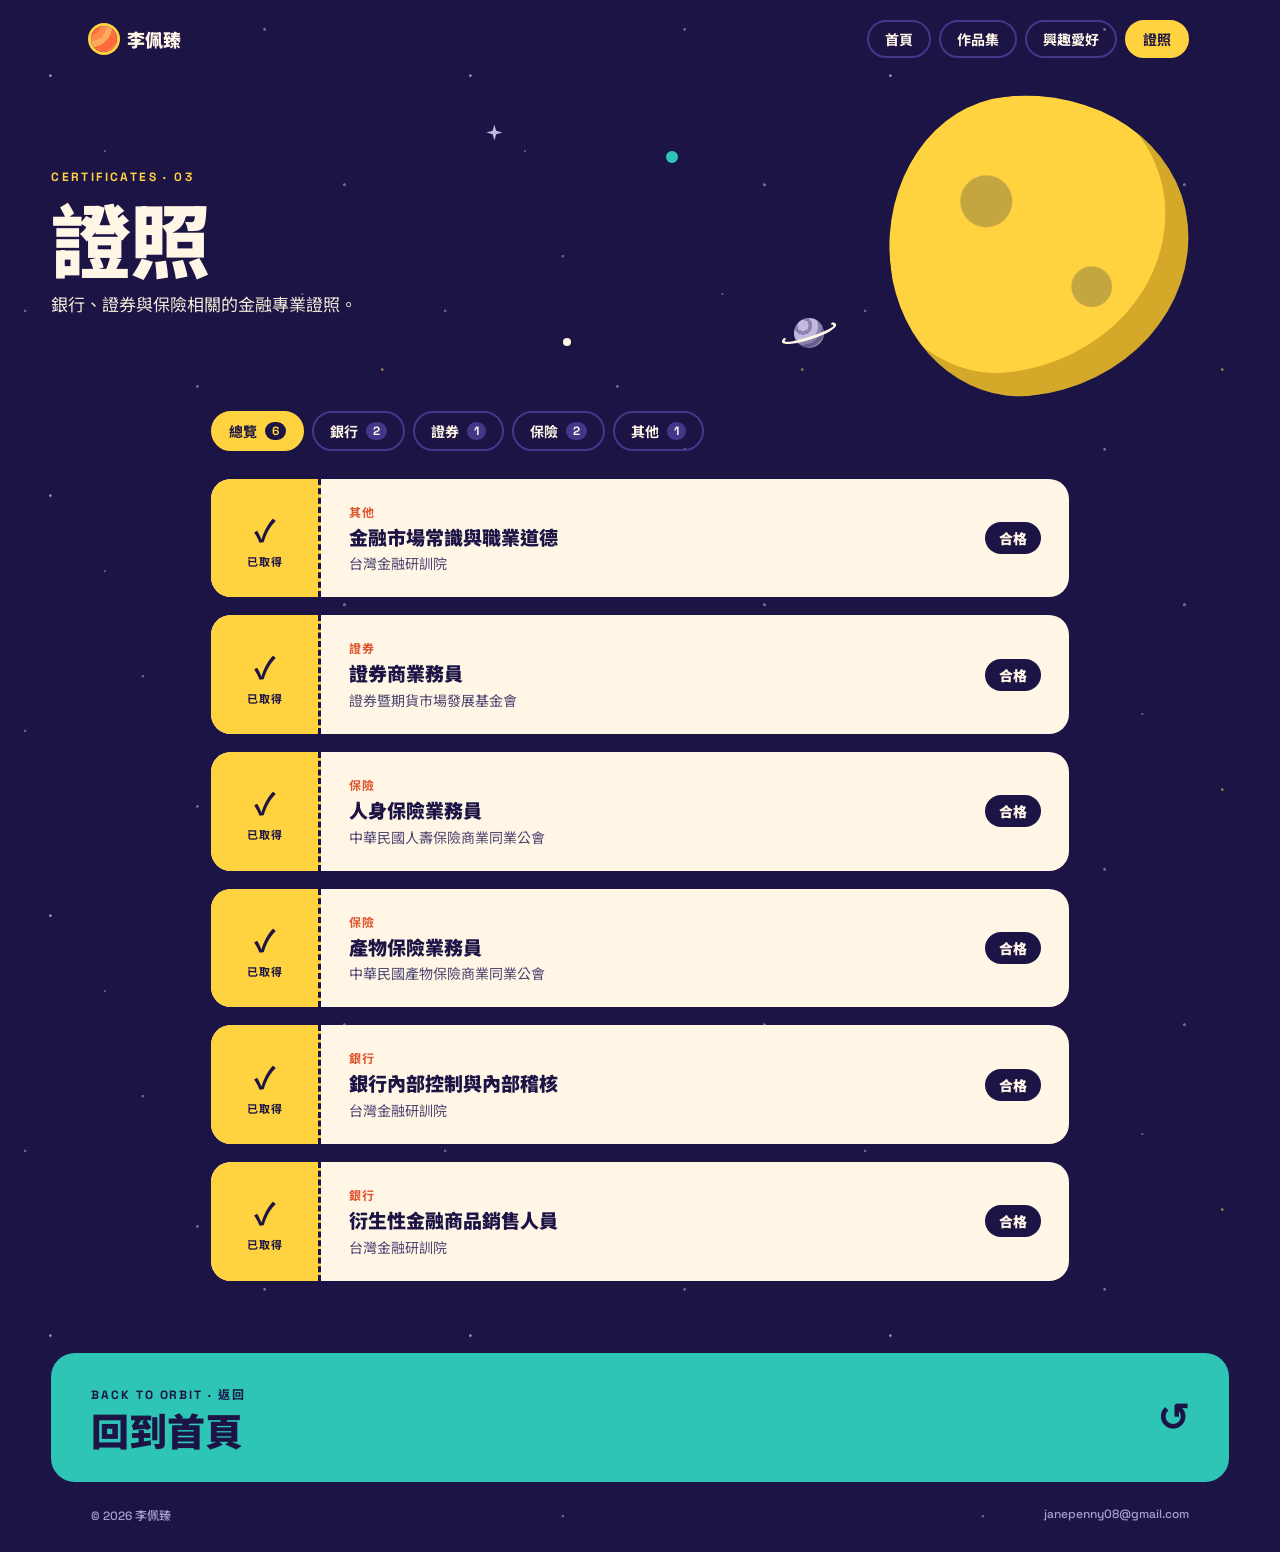
==== certificates.html @ 66156229 "Fill in real CV content: profile, internships, clubs, AI skills, certificates Co-Authored-By: Claude" ====
<!DOCTYPE html>
<html lang="zh-Hant-TW">
<head>
<meta charset="utf-8">
<meta name="viewport" content="width=device-width, initial-scale=1">
<meta name="theme-color" content="#1d1446">
<title>證照 · 李佩臻</title>
<link rel="icon" href="data:image/svg+xml,%3Csvg xmlns=%22http://www.w3.org/2000/svg%22 viewBox=%220 0 32 32%22%3E%3Ccircle cx=%2216%22 cy=%2216%22 r=%2213%22 fill=%22%23ff6b3d%22 stroke=%22%23ffd23f%22 stroke-width=%223%22/%3E%3C/svg%3E">
<link rel="preconnect" href="https://fonts.googleapis.com">
<link rel="preconnect" href="https://fonts.gstatic.com" crossorigin>
<link href="https://fonts.googleapis.com/css2?family=Noto+Sans+TC:wght@400;500;700;900&family=Space+Grotesk:wght@500;700&display=swap" rel="stylesheet">
<link rel="stylesheet" href="css/style.css?v=8">
</head>
<body data-page="certificates">
<div class="page">
<header id="site-header"></header>
<section class="page-hero">
<div class="hero-meteor" style="--rot:-6deg"><div class="meteor meteor--certificates"></div></div>
<div class="dot" style="left:52%;top:22%;width:12px;background:#2ec4b6"></div>
<div class="dot" style="left:44%;top:78%;width:8px;background:#fff6e6"></div>
<span class="sparkle lilac" style="left:38%;top:14%;width:16px"></span>
<span class="ringed" style="left:62%;top:72%;width:30px;--c:#c3b9de;--d:#8f84b0"></span>
<div class="hero-copy">
<span class="eyebrow" style="color:#ffd23f">CERTIFICATES · 03</span>
<h1>證照</h1>
<p>銀行、證券與保險相關的金融專業證照。</p>
</div>
</section>
<main class="page-main cert-main">
<div class="chips" id="chips" role="group" aria-label="篩選類別"></div>
<div id="list" style="display:flex;flex-direction:column;gap:18px"></div>
</main>
<div id="next-stop"></div>
<footer id="site-footer"></footer>
</div>
<script src="js/data.js?v=8"></script>
<script src="js/main.js?v=8"></script>
</body>
</html>
---- css/style.css ----
/* ===== Design tokens ===== */
:root {
  --bg: #1d1446;
  --purple-1: #3a2e7a;
  --purple-2: #43378a;
  --cream: #fff6e6;
  --body: #f2ead9;
  --muted-1: #5b5480;
  --muted-2: #4b4470;
  --footer: #a69fd0;
  --orange-1: #ff6b3d;
  --orange-2: #ff8a4c;
  --orange-3: #ffa95e;
  --red: #e0532a;
  --yellow: #ffd23f;
  --teal: #2ec4b6;
  --teal-2: #25a99d;
  --lilac: #c3b9de;
  --sand: #e8b06a;
  --pad-x: clamp(20px, 4cqw, 56px);
  --font-tc: 'Noto Sans TC', sans-serif;
  --font-en: 'Space Grotesk', 'Noto Sans TC', sans-serif;
}

*, *::before, *::after { box-sizing: border-box; }
html, body { margin: 0; padding: 0; }
body {
  background-color: var(--bg);
  /* starfield: tiny hard-edged dots, tiled */
  background-image:
    radial-gradient(circle at 12% 18%, rgba(255,246,230,.55) 0 1px, transparent 1.6px),
    radial-gradient(circle at 63% 7%, rgba(255,246,230,.4) 0 1px, transparent 1.6px),
    radial-gradient(circle at 82% 44%, rgba(195,185,222,.5) 0 1.2px, transparent 1.8px),
    radial-gradient(circle at 34% 61%, rgba(255,246,230,.35) 0 1px, transparent 1.6px),
    radial-gradient(circle at 91% 88%, rgba(255,210,63,.45) 0 1.2px, transparent 1.8px),
    radial-gradient(circle at 47% 92%, rgba(255,246,230,.4) 0 1px, transparent 1.6px),
    radial-gradient(circle at 6% 74%, rgba(195,185,222,.45) 0 1px, transparent 1.6px),
    radial-gradient(circle at 25% 36%, rgba(255,246,230,.3) 0 .8px, transparent 1.4px),
    radial-gradient(circle at 72% 70%, rgba(255,246,230,.3) 0 .8px, transparent 1.4px);
  background-size: 420px 420px;
  color: var(--cream);
  font-family: var(--font-tc);
  -webkit-text-size-adjust: 100%;
}
.page { container-type: inline-size; overflow-x: hidden; min-height: 100vh; }
a { color: var(--yellow); }
a:hover { color: #fff; }
img { display: block; max-width: 100%; }
button { font-family: inherit; }
:focus-visible { outline: 3px solid var(--yellow); outline-offset: 3px; }

/* ===== Header ===== */
.site-header {
  max-width: 1200px; margin: 0 auto; padding: 20px var(--pad-x);
  display: flex; flex-wrap: wrap; align-items: center; justify-content: space-between; gap: 14px;
}
.logo {
  display: flex; align-items: center; gap: 10px; text-decoration: none;
  color: var(--cream); font: 900 18px var(--font-tc);
}
.logo:hover { color: var(--cream); }
.logo-planet {
  width: 26px; height: 26px; border-radius: 50%;
  background: repeating-radial-gradient(circle at 0 0, var(--orange-1) 0 9px, var(--orange-2) 9px 15px, var(--orange-3) 15px 21px);
  box-shadow: 0 0 0 3px var(--yellow);
}
.nav { display: flex; flex-wrap: wrap; gap: 8px; }
.nav a {
  text-decoration: none; font: 700 14px var(--font-tc); padding: 7px 16px; border-radius: 999px;
  color: var(--cream); border: 2px solid var(--purple-2);
}
.nav a:hover { background: var(--purple-2); color: var(--cream); }
.nav a.current { background: var(--yellow); border-color: var(--yellow); color: var(--bg); }

/* ===== Meteor (shared) ===== */
.meteor { position: absolute; inset: 0; }
.meteor--portfolio {
  border-radius: 46% 54% 40% 60% / 58% 42% 58% 42%;
  background: radial-gradient(circle at 30% 30%, #b9803f 0 8%, transparent 8.5%),
              radial-gradient(circle at 70% 64%, #b9803f 0 11%, transparent 11.5%),
              radial-gradient(circle at 36% 74%, #b9803f 0 5%, transparent 5.5%), var(--sand);
  --meteor-shadow: #b0723a;
}
.meteor--hobbies {
  border-radius: 55% 45% 52% 48% / 44% 56% 44% 56%;
  background: radial-gradient(circle at 62% 28%, #9a8fb8 0 10%, transparent 10.5%),
              radial-gradient(circle at 30% 60%, #9a8fb8 0 7%, transparent 7.5%),
              radial-gradient(circle at 66% 76%, #9a8fb8 0 5%, transparent 5.5%), var(--lilac);
  --meteor-shadow: #8f84b0;
}
.meteor--certificates {
  border-radius: 44% 56% 58% 42% / 52% 48% 52% 48%;
  background: radial-gradient(circle at 34% 34%, #c4a640 0 9%, transparent 9.5%),
              radial-gradient(circle at 66% 66%, #c4a640 0 7%, transparent 7.5%), var(--yellow);
  --meteor-shadow: #d4a92a;
}

/* ===== Home hero ===== */
.home-top { position: relative; display: flex; flex-wrap: wrap; align-items: flex-start; gap: 0 clamp(24px, 4vw, 64px); }
.home-hero {
  flex: 0 0 auto; width: min(100%, 600px, 80vh); min-width: min(100%, 320px); aspect-ratio: 1; position: relative; overflow: hidden;
  container-type: inline-size;
}
.home-hero .planet {
  position: absolute; width: 132%; height: 132%; left: -66%; top: -66%; border-radius: 50%;
  background: repeating-radial-gradient(circle at 0 0, var(--orange-1) 0 14cqw, var(--orange-2) 14cqw 22cqw, var(--orange-3) 22cqw 30cqw);
}
.home-hero .ring {
  position: absolute; width: 192%; height: 192%; left: -96%; top: -96%; border-radius: 50%;
  border: 12cqw solid var(--yellow);
}
.home-hero .orbit {
  position: absolute; width: 180%; height: 180%; left: -90%; top: -90%; border-radius: 50%;
  border: 2px dashed var(--bg);
}
.hero-text { position: absolute; left: 7%; top: 10%; display: flex; flex-direction: column; gap: 2cqw; color: var(--bg); }
.hero-text .hello { font: 700 clamp(11px, 2.6cqw, 16px) var(--font-en); letter-spacing: .14em; }
.hero-text h1 { margin: 0; font: 900 clamp(44px, 14cqw, 120px)/1 var(--font-tc); letter-spacing: -.02em; }
.hero-text .subtitle { font: 700 clamp(13px, 3cqw, 20px)/1.5 var(--font-tc); max-width: 42cqw; }

.meteor-btn {
  display: block; position: absolute; aspect-ratio: 1; transform: translate(-50%, -50%);
  transition: transform .3s; text-decoration: none;
}
.meteor-btn .meteor { box-shadow: inset -1.6cqw -2cqw 0 var(--meteor-shadow); }
.meteor-btn .label {
  position: absolute; left: 50%; top: 50%; transform: translate(-50%, -50%);
  background: var(--bg); color: var(--cream); padding: .8cqw 2cqw; border-radius: 1.6cqw;
  white-space: nowrap; font-weight: 900;
}
.meteor-btn--portfolio { left: 83.4%; top: 33.7%; width: 26%; }
.meteor-btn--portfolio .label { font-size: clamp(13px, 3.6cqw, 26px); }
.meteor-btn--portfolio:hover { transform: translate(-50%, -50%) scale(1.08) rotate(-4deg); }
.meteor-btn--hobbies { left: 60.2%; top: 66.9%; width: 22%; }
.meteor-btn--hobbies .label { font-size: clamp(12px, 3.2cqw, 22px); }
.meteor-btn--hobbies:hover { transform: translate(-50%, -50%) scale(1.08) rotate(4deg); }
.meteor-btn--certificates { left: 24.8%; top: 86.5%; width: 20%; }
.meteor-btn--certificates .label { font-size: clamp(12px, 3.4cqw, 22px); }
.meteor-btn--certificates:hover { transform: translate(-50%, -50%) scale(1.08) rotate(-4deg); }
.dot { position: absolute; aspect-ratio: 1; border-radius: 50%; }

/* ===== About ===== */
.about {
  flex: 1 1 380px; max-width: 760px; margin: 0 auto; padding: clamp(24px, 4cqw, 48px) var(--pad-x);
  align-self: center; position: relative; z-index: 1;
  display: flex; flex-wrap: wrap; align-items: center; justify-content: center; gap: clamp(28px, 4cqw, 56px);
}
.about-photo {
  flex: 0 0 auto; width: clamp(180px, 20cqw, 280px); max-width: calc(100% - 56px); margin: 28px; aspect-ratio: 1;
  border-radius: 50%; border: 6px solid var(--yellow); overflow: hidden;
  box-shadow: 0 0 0 12px rgba(255, 210, 63, .12), 0 0 0 26px rgba(255, 210, 63, .06);
  background: repeating-linear-gradient(135deg, var(--purple-1) 0 10px, var(--purple-2) 10px 20px);
  display: flex; align-items: center; justify-content: center;
  font: 13px var(--font-en); color: #c9c1f0;
}
.about-photo img { width: 100%; height: 100%; object-fit: cover; }
.about-body { flex: 1 1 280px; display: flex; flex-direction: column; gap: 14px; }
.eyebrow { font: 700 12px var(--font-en); letter-spacing: .2em; }
.about-body h2 { margin: 0; font: 900 clamp(30px, 3.2cqw, 40px) var(--font-tc); color: var(--yellow); }
.about-body p { margin: 0; font-size: 16px; line-height: 1.85; color: var(--body); max-width: 560px; text-wrap: pretty; }

.btn {
  display: inline-block; align-self: flex-start; cursor: pointer; border: 0; border-radius: 999px;
  font: 900 14px var(--font-tc); padding: 11px 20px; text-decoration: none; transition: background .2s;
}
.btn--yellow { background: var(--yellow); color: var(--bg); }
.btn--yellow:hover { background: var(--cream); color: var(--bg); }
.btn--orange { background: var(--orange-1); color: var(--bg); }
.btn--orange:hover { background: var(--yellow); color: var(--bg); }
.btn[aria-disabled="true"] { opacity: .55; cursor: not-allowed; }

/* ===== CV ===== */
.cv { position: relative; overflow: hidden; margin-top: clamp(24px, 4cqw, 48px); padding: clamp(48px, 6cqw, 80px) clamp(16px, 4cqw, 56px) 48px; }
.cv-planet {
  position: absolute; left: 50%; top: 0; width: max(150%, 720px); aspect-ratio: 1; transform: translateX(-50%);
  border-radius: 50%; background: repeating-radial-gradient(circle at 50% 0, var(--teal) 0 60px, var(--teal-2) 60px 120px);
}
.cv-inner { position: relative; max-width: 820px; margin: 0 auto; display: flex; flex-direction: column; gap: 22px; }
.cv-inner > h2 { margin: 0; text-align: center; font: 900 clamp(28px, 3.6cqw, 42px) var(--font-tc); color: var(--bg); }
.cv-card {
  background: var(--cream); color: var(--bg); border-radius: 24px; padding: clamp(20px, 3cqw, 32px);
  display: flex; flex-direction: column; gap: 18px;
}
.cv-block { display: flex; flex-direction: column; gap: 14px; }
.cv-block + .cv-block { border-top: 2px solid var(--bg); padding-top: 18px; }
.cv-label { font: 700 13px var(--font-en); color: var(--red); letter-spacing: .08em; }
.cv-row { display: flex; flex-wrap: wrap; gap: 2px 20px; }
.cv-row .time { flex: 0 0 150px; font: 500 13px var(--font-en); color: var(--muted-1); padding-top: 2px; }
.cv-row .what { flex: 1 1 240px; }
.cv-row .what b { font-weight: 700; display: block; }
.cv-row .what span { font-size: 14px; color: var(--muted-2); }
.skills { display: flex; flex-wrap: wrap; gap: 8px; border-top: 2px solid var(--bg); padding-top: 18px; }
.skills span { font: 500 13px var(--font-tc); padding: 6px 12px; border-radius: 999px; background: var(--bg); color: var(--cream); }

/* ===== Footer ===== */
.site-footer {
  max-width: 1200px; margin: 0 auto; padding: 24px var(--pad-x) 28px;
  font: 500 12px var(--font-en); color: var(--footer);
  display: flex; flex-wrap: wrap; justify-content: space-between; gap: 8px;
}
.site-footer a { color: var(--footer); text-decoration: none; }
.site-footer a:hover { color: #fff; }

/* ===== Inner hero ===== */
.page-hero {
  position: relative; overflow: hidden; min-height: clamp(200px, 26cqw, 340px);
  display: flex; align-items: center; padding: clamp(28px, 4cqw, 56px) var(--pad-x);
}
.page-hero .hero-meteor {
  position: absolute; right: max(var(--pad-x), calc((100cqw - 1200px) / 2 + var(--pad-x))); top: 50%; width: clamp(110px, 24cqw, 300px); aspect-ratio: 1;
  transform: translateY(-50%) rotate(var(--rot, -8deg));
}
.page-hero .hero-meteor .meteor { box-shadow: inset -1.6cqw -2cqw 0 var(--meteor-shadow); }
.page-hero .hero-copy { position: relative; width: 100%; max-width: 1200px; margin: 0 auto; display: flex; flex-direction: column; gap: 12px; }
.page-hero .eyebrow { font-size: 12px; }
.page-hero h1 { margin: 0; font: 900 clamp(40px, 6.4cqw, 80px)/1 var(--font-tc); color: var(--cream); letter-spacing: -.02em; }
.page-hero p { margin: 0; max-width: 58%; font-size: clamp(14px, 1.4cqw, 17px); line-height: 1.8; color: var(--body); text-wrap: pretty; }

.page-main { max-width: 1200px; margin: 0 auto; padding: 0 var(--pad-x); }

/* ===== Chips ===== */
.chips { display: flex; flex-wrap: wrap; gap: 8px; }
.chip {
  cursor: pointer; display: inline-flex; align-items: center; gap: 8px;
  font: 700 14px var(--font-tc); padding: 8px 18px; border-radius: 999px;
  border: 2px solid var(--purple-2); background: transparent; color: var(--cream);
}
.chip:hover { border-color: var(--accent); }
.chip.on { border-color: var(--accent); background: var(--accent); color: var(--bg); }
.chip .count { font: 700 12px var(--font-en); padding: 1px 7px; border-radius: 999px; background: var(--purple-2); color: var(--cream); }
.chip.on .count { background: var(--bg); color: var(--yellow); }

/* ===== Placeholder art ===== */
.ph { position: absolute; inset: 0; background: var(--bg); }
.ph .ph-planet {
  position: absolute; left: 50%; top: 50%; width: var(--pw, 38%); aspect-ratio: 1; transform: translate(-50%, -50%); border-radius: 50%;
  background: repeating-radial-gradient(circle at 30% 25%, var(--c) 0 18%, var(--d) 18% 30%, var(--c) 30% 44%);
  box-shadow: inset -8px -10px 0 rgba(29, 20, 70, .35);
}
.ph .ph-ring {
  position: absolute; left: 50%; top: 50%; width: var(--rw, 62%); height: var(--rh, 16%);
  transform: translate(-50%, -50%) rotate(-16deg); border-radius: 50%;
  border: 3px solid var(--cream); border-top-color: transparent;
}
.ph .s { position: absolute; aspect-ratio: 1; border-radius: 50%; }
.cover-img { position: absolute; inset: 0; width: 100%; height: 100%; object-fit: cover; }

/* ===== Portfolio ===== */
.portfolio-main { display: flex; flex-direction: column; gap: 28px; --accent: var(--sand); }
.project-grid { display: grid; grid-template-columns: repeat(auto-fill, minmax(min(100%, 300px), 1fr)); gap: 20px; }
.project {
  background: var(--cream); color: var(--bg); border-radius: 24px; padding: 20px;
  display: flex; flex-direction: column; gap: 10px;
  box-shadow: inset -10px -12px 0 var(--c); transition: transform .25s;
}
.project:hover, .hobby:hover { transform: translateY(-4px) rotate(-.6deg); }
.project .frame { position: relative; aspect-ratio: 4 / 3; border-radius: 46% 54% 40% 60% / 58% 42% 58% 42%; overflow: hidden; background: var(--bg); }
.project .body { display: flex; flex-direction: column; gap: 10px; flex: 1; padding-right: 6px; }
.project .meta { display: flex; align-items: center; justify-content: space-between; gap: 8px; }
.project .cat { font: 700 12px var(--font-tc); padding: 4px 10px; border-radius: 999px; background: var(--c); color: var(--bg); }
.project .year { font: 500 13px var(--font-en); color: var(--muted-1); }
.project h3 { margin: 0; font: 900 19px/1.35 var(--font-tc); }
.project p { margin: 0; font-size: 14px; line-height: 1.7; color: var(--muted-2); text-wrap: pretty; }
.project .tags { display: flex; flex-wrap: wrap; gap: 6px; margin-top: auto; padding-top: 6px; }
.project .tags span { font: 500 12px var(--font-en); padding: 4px 10px; border-radius: 999px; border: 1.5px solid var(--bg); }
.project .view {
  align-self: flex-start; margin-top: 6px; font: 900 14px var(--font-tc); color: var(--cream);
  background: var(--bg); padding: 9px 16px; border-radius: 999px; text-decoration: none;
}
.project .view:hover { background: var(--red); color: var(--cream); }
.project .view[aria-disabled="true"] { opacity: .5; pointer-events: none; }

/* ===== Hobbies ===== */
.hobby-grid { display: grid; grid-template-columns: repeat(auto-fit, minmax(min(100%, 260px), 1fr)); gap: 28px 24px; }
.hobby {
  display: flex; flex-direction: column; align-items: center; text-align: center; gap: 14px;
  background: var(--c); color: var(--bg); border-radius: 28px; padding: 26px 20px 28px;
  box-shadow: inset -12px -14px 0 var(--d); transition: transform .25s;
}
.hobby .frame {
  position: relative; overflow: hidden; width: min(100%, 180px); margin: 4px 0 8px; aspect-ratio: 1; border-radius: 50%;
  border: 6px solid var(--bg); box-shadow: 0 0 0 10px var(--cream); background: var(--bg);
  --pw: 42%; --rw: 72%; --rh: 18%;
}
.hobby h2 { margin: 0; font: 900 24px var(--font-tc); }
.hobby .fact { font: 700 13px var(--font-tc); padding: 5px 12px; border-radius: 999px; background: var(--bg); color: var(--cream); }
.hobby p { margin: 0; max-width: 300px; font-size: 15px; line-height: 1.8; text-wrap: pretty; }

/* ===== Certificates ===== */
.cert-main { max-width: 960px; display: flex; flex-direction: column; gap: 18px; --accent: var(--yellow); }
.cert-main .chips { margin-bottom: 10px; }
.cert-main .chip { padding: 8px 16px; }
.cert { display: flex; background: var(--cream); color: var(--bg); border-radius: 20px; overflow: hidden; transition: transform .25s; }
.cert:hover { transform: translateX(6px); }
.cert .stub {
  flex: 0 0 clamp(78px, 11cqw, 110px); background: var(--yellow); border-right: 3px dashed var(--bg);
  display: flex; flex-direction: column; align-items: center; justify-content: center; gap: 2px; padding: 16px 8px;
}
.cert .stub b { font: 700 clamp(20px, 2.4cqw, 26px) var(--font-en); }
.cert .stub span { font: 700 11px var(--font-tc); letter-spacing: .1em; }
.cert .info {
  flex: 1 1 0; min-width: 0; padding: clamp(16px, 2.5cqw, 24px) clamp(18px, 3cqw, 28px);
  display: flex; flex-wrap: wrap; align-items: center; justify-content: space-between; gap: 12px 20px;
}
.cert .text { flex: 1 1 240px; display: flex; flex-direction: column; gap: 4px; }
.cert .ccat { font: 700 12px var(--font-tc); color: var(--red); letter-spacing: .08em; }
.cert h3 { margin: 0; font: 900 clamp(16px, 1.8cqw, 19px)/1.35 var(--font-tc); }
.cert .issuer { font-size: 14px; color: var(--muted-2); }
.cert .actions { display: flex; align-items: center; gap: 10px; flex-wrap: wrap; }
.cert .result { font: 900 14px var(--font-tc); padding: 6px 14px; border-radius: 999px; background: var(--bg); color: var(--cream); }
.cert .see { font: 900 14px var(--font-tc); color: var(--red); text-decoration: none; white-space: nowrap; background: none; border: 0; padding: 0; cursor: pointer; }
.cert .see:hover { color: var(--bg); }

/* ===== Next stop ===== */
.next-wrap { padding: 0 var(--pad-x); }
.next-stop {
  max-width: 1200px; margin: clamp(40px, 6cqw, 72px) auto 0; padding: clamp(20px, 3cqw, 32px) clamp(22px, 3.5cqw, 40px);
  border-radius: 24px; background: var(--teal); color: var(--bg); text-decoration: none;
  display: flex; align-items: center; justify-content: space-between; gap: 20px; transition: background .2s;
}
.next-stop:hover { background: var(--yellow); color: var(--bg); }
.next-stop .k { display: flex; flex-direction: column; gap: 6px; }
.next-stop .k small { font: 700 12px var(--font-en); letter-spacing: .16em; }
.next-stop .k strong { font: 900 clamp(24px, 3.4cqw, 38px)/1.1 var(--font-tc); }
.next-stop .arrow { font: 700 clamp(26px, 3.4cqw, 38px) var(--font-en); }

/* ===== Lightbox ===== */
.lightbox {
  position: fixed; inset: 0; z-index: 50; background: rgba(15, 10, 40, .88);
  display: none; align-items: center; justify-content: center; padding: 24px;
}
.lightbox.open { display: flex; }
.lightbox img { max-width: min(100%, 1000px); max-height: 85vh; border-radius: 16px; border: 4px solid var(--cream); }
.lightbox button {
  position: absolute; top: 16px; right: 16px; width: 44px; height: 44px; border-radius: 50%;
  border: 0; background: var(--yellow); color: var(--bg); font: 900 22px var(--font-en); cursor: pointer;
}

/* ===== Mobile tweaks ===== */
@container (max-width: 719px) {
  .page-hero p { max-width: 70%; }
  .site-header { justify-content: center; }
}

@media (prefers-reduced-motion: reduce) {
  * { transition: none !important; }
}


/* ===== Decorations ===== */
.deco { position: absolute; pointer-events: none; }
/* 4-point sparkle */
.sparkle {
  position: absolute; pointer-events: none; aspect-ratio: 1; background: var(--yellow);
  clip-path: polygon(50% 0, 61% 39%, 100% 50%, 61% 61%, 50% 100%, 39% 61%, 0 50%, 39% 39%);
  animation: twinkle 3.2s ease-in-out infinite;
}
.sparkle.cream { background: var(--cream); }
.sparkle.lilac { background: var(--lilac); }
.sparkle.teal { background: var(--teal); }
@keyframes twinkle { 0%, 100% { transform: scale(1) rotate(0); opacity: 1; } 50% { transform: scale(.55) rotate(45deg); opacity: .6; } }

/* shooting star */
.shooting {
  position: absolute; height: 3px; width: clamp(80px, 12vw, 160px); border-radius: 3px; pointer-events: none;
  background: linear-gradient(90deg, rgba(255,246,230,0), var(--cream));
  transform: rotate(-24deg); opacity: 0;
  animation: shoot 7s linear infinite;
}
.shooting::after { content: ''; position: absolute; right: -3px; top: -2.5px; width: 8px; height: 8px; border-radius: 50%; background: var(--cream); }
@keyframes shoot {
  0% { opacity: 0; translate: 0 0; }
  4% { opacity: 1; }
  14% { opacity: 0; translate: -260px 116px; }
  100% { opacity: 0; translate: -260px 116px; }
}

/* small ringed planet */
.ringed {
  position: absolute; pointer-events: none; aspect-ratio: 1; border-radius: 50%;
  background: repeating-radial-gradient(circle at 30% 25%, var(--c, var(--teal)) 0 18%, var(--d, #1f8f85) 18% 30%, var(--c, var(--teal)) 30% 44%);
  box-shadow: inset -6px -7px 0 rgba(29,20,70,.35);
  animation: bob 6s ease-in-out infinite;
}
.ringed::after {
  content: ''; position: absolute; left: 50%; top: 50%; width: 190%; height: 42%;
  transform: translate(-50%, -50%) rotate(-18deg); border-radius: 50%;
  border: 3px solid var(--cream); border-top-color: transparent;
}
@keyframes bob { 0%, 100% { translate: 0 0; } 50% { translate: 0 -10px; } }

/* about photo with orbiting moon */
.photo-wrap { position: relative; flex: 0 0 auto; margin: 28px; }
.photo-wrap .about-photo { margin: 0; max-width: none; width: clamp(180px, 20cqw, 280px); }
.photo-orbit {
  position: absolute; inset: -46px; border-radius: 50%; border: 2px dashed rgba(195,185,222,.45);
  animation: spin 18s linear infinite; pointer-events: none;
}
.photo-orbit::before {
  content: ''; position: absolute; top: 50%; left: -11px; width: 20px; height: 20px; margin-top: -10px; border-radius: 50%;
  background: var(--lilac); box-shadow: inset -4px -4px 0 #8f84b0;
}
.photo-orbit::after {
  content: ''; position: absolute; top: -6px; left: 50%; width: 11px; height: 11px; margin-left: -5px; border-radius: 50%;
  background: var(--orange-2);
}
@keyframes spin { to { transform: rotate(360deg); } }

/* CV section: small stars on the teal planet */
.cv .sparkle { z-index: 1; }

@media (max-width: 719px) {
  .photo-orbit { inset: -34px; }
  .shooting { display: none; }
  .home-top > .ringed { display: none; }
}
@media (prefers-reduced-motion: reduce) {
  .sparkle, .shooting, .ringed, .photo-orbit { animation: none !important; }
  .shooting { display: none; }
}

/* ===== Meteor mini-game ===== */
.page-hero .hero-meteor.game {
  z-index: 2; cursor: pointer; user-select: none; -webkit-user-select: none;
  touch-action: manipulation; -webkit-tap-highlight-color: transparent;
}
.hero-meteor.game .meteor, .hero-meteor.game .cracks { transition: scale .2s; }
.hero-meteor.game:hover .meteor, .hero-meteor.game:hover .cracks { scale: 1.04; }
.hero-meteor.game:focus-visible { outline: none; }
.hero-meteor.game:focus-visible .meteor { outline: 3px dashed var(--yellow); outline-offset: 8px; }
.hero-meteor .cracks { position: absolute; inset: 0; width: 100%; height: 100%; overflow: visible; pointer-events: none; }
.hero-meteor .cracks path {
  fill: none; stroke: var(--bg); stroke-width: 3; stroke-linecap: round; stroke-linejoin: round;
  vector-effect: non-scaling-stroke; opacity: 0; transition: opacity .15s;
}
.hero-meteor .cracks path.on { opacity: 1; }
.hero-meteor.hit .meteor, .hero-meteor.hit .cracks { animation: meteor-hit .32s ease-out; }
@keyframes meteor-hit {
  0% { translate: 0 0; rotate: 0deg; }
  20% { translate: -6px 3px; rotate: -4deg; }
  45% { translate: 5px -3px; rotate: 3deg; }
  70% { translate: -3px 1px; rotate: -1deg; }
  100% { translate: 0 0; rotate: 0deg; }
}
.hero-meteor.boom .meteor, .hero-meteor.boom .cracks, .hero-meteor.boom .game-label { animation: meteor-boom .3s ease-in forwards; }
@keyframes meteor-boom { to { scale: 1.3; opacity: 0; } }
.hero-meteor.reform .meteor, .hero-meteor.reform .cracks, .hero-meteor.reform .game-label { animation: meteor-reform .6s cubic-bezier(.3, 1.6, .5, 1) both; }
@keyframes meteor-reform { from { scale: 0; opacity: 0; } to { scale: 1; opacity: 1; } }

.game-label {
  position: absolute; left: 50%; bottom: 14%; translate: -50% 0; rotate: calc(var(--rot, 0deg) * -1);
  background: var(--bg); color: var(--cream); border-radius: 999px; white-space: nowrap;
  font: 900 clamp(11px, 1.3cqw, 14px) var(--font-tc); padding: 5px 12px; pointer-events: none;
  display: flex; align-items: center; gap: 6px;
}
.game-label .pips { display: inline-flex; gap: 3px; }
.game-label .pips i { width: 6px; height: 6px; border-radius: 50%; background: var(--purple-2); }
.game-label .pips i.on { background: var(--yellow); }

.frag { position: fixed; z-index: 60; pointer-events: none; left: 0; top: 0; }
.frag.rock { border-radius: 46% 54% 40% 60% / 58% 42% 58% 42%; box-shadow: inset -2px -2px 0 rgba(29,20,70,.3); }
.frag.star {
  background: var(--yellow);
  clip-path: polygon(50% 0, 61% 39%, 100% 50%, 61% 61%, 50% 100%, 39% 61%, 0 50%, 39% 39%);
}
.frag.pop { font: 900 14px var(--font-en); color: var(--yellow); white-space: nowrap; text-shadow: 2px 2px 0 var(--bg); }

.egg-toast {
  position: fixed; z-index: 70; left: 50%; bottom: 20px; width: min(420px, calc(100vw - 32px));
  translate: -50% 140%; opacity: 0; transition: translate .45s cubic-bezier(.3, 1.4, .5, 1), opacity .3s;
  background: var(--cream); color: var(--bg); border-radius: 22px; padding: 18px 48px 18px 18px;
  display: flex; gap: 14px; align-items: center;
  box-shadow: inset -8px -9px 0 var(--egg-c, var(--yellow)), 0 0 0 3px var(--bg);
}
.egg-toast.show { translate: -50% 0; opacity: 1; }
.egg-toast .egg-icon {
  flex: 0 0 44px; height: 44px; border-radius: 50%;
  background: repeating-radial-gradient(circle at 30% 25%, var(--egg-c) 0 18%, var(--egg-d) 18% 30%, var(--egg-c) 30% 44%);
  box-shadow: inset -5px -6px 0 rgba(29,20,70,.3);
}
.egg-toast b { display: block; font: 900 16px/1.6 var(--font-tc); }
.egg-toast p { margin: 0; font-size: 14px; line-height: 1.7; color: var(--muted-2); }
.egg-toast small { display: block; margin-top: 8px; font: 700 12px var(--font-en); color: var(--red); letter-spacing: .04em; }
.egg-toast button {
  position: absolute; top: 10px; right: 10px; width: 30px; height: 30px; border-radius: 50%; border: 0;
  background: var(--bg); color: var(--cream); font: 900 16px var(--font-en); cursor: pointer;
}

@media (prefers-reduced-motion: reduce) {
  .hero-meteor.hit .meteor, .hero-meteor.hit .cracks { animation: none; }
}

/* ===== CV blocks (dynamic) ===== */
.cv-blocks { display: flex; flex-direction: column; gap: 20px; }
.cv-blocks .cv-block + .cv-block { border-top: 2px solid var(--bg); padding-top: 18px; }
.cv-row.no-time .what { flex-basis: 100%; }
.cv-row .what ul { margin: 4px 0 0; padding-left: 1.2em; font-size: 14px; line-height: 1.7; color: var(--muted-2); }
.cv-row .what ul li::marker { color: var(--red); }
.cert .stub b.check { font-size: clamp(24px, 3cqw, 30px); }
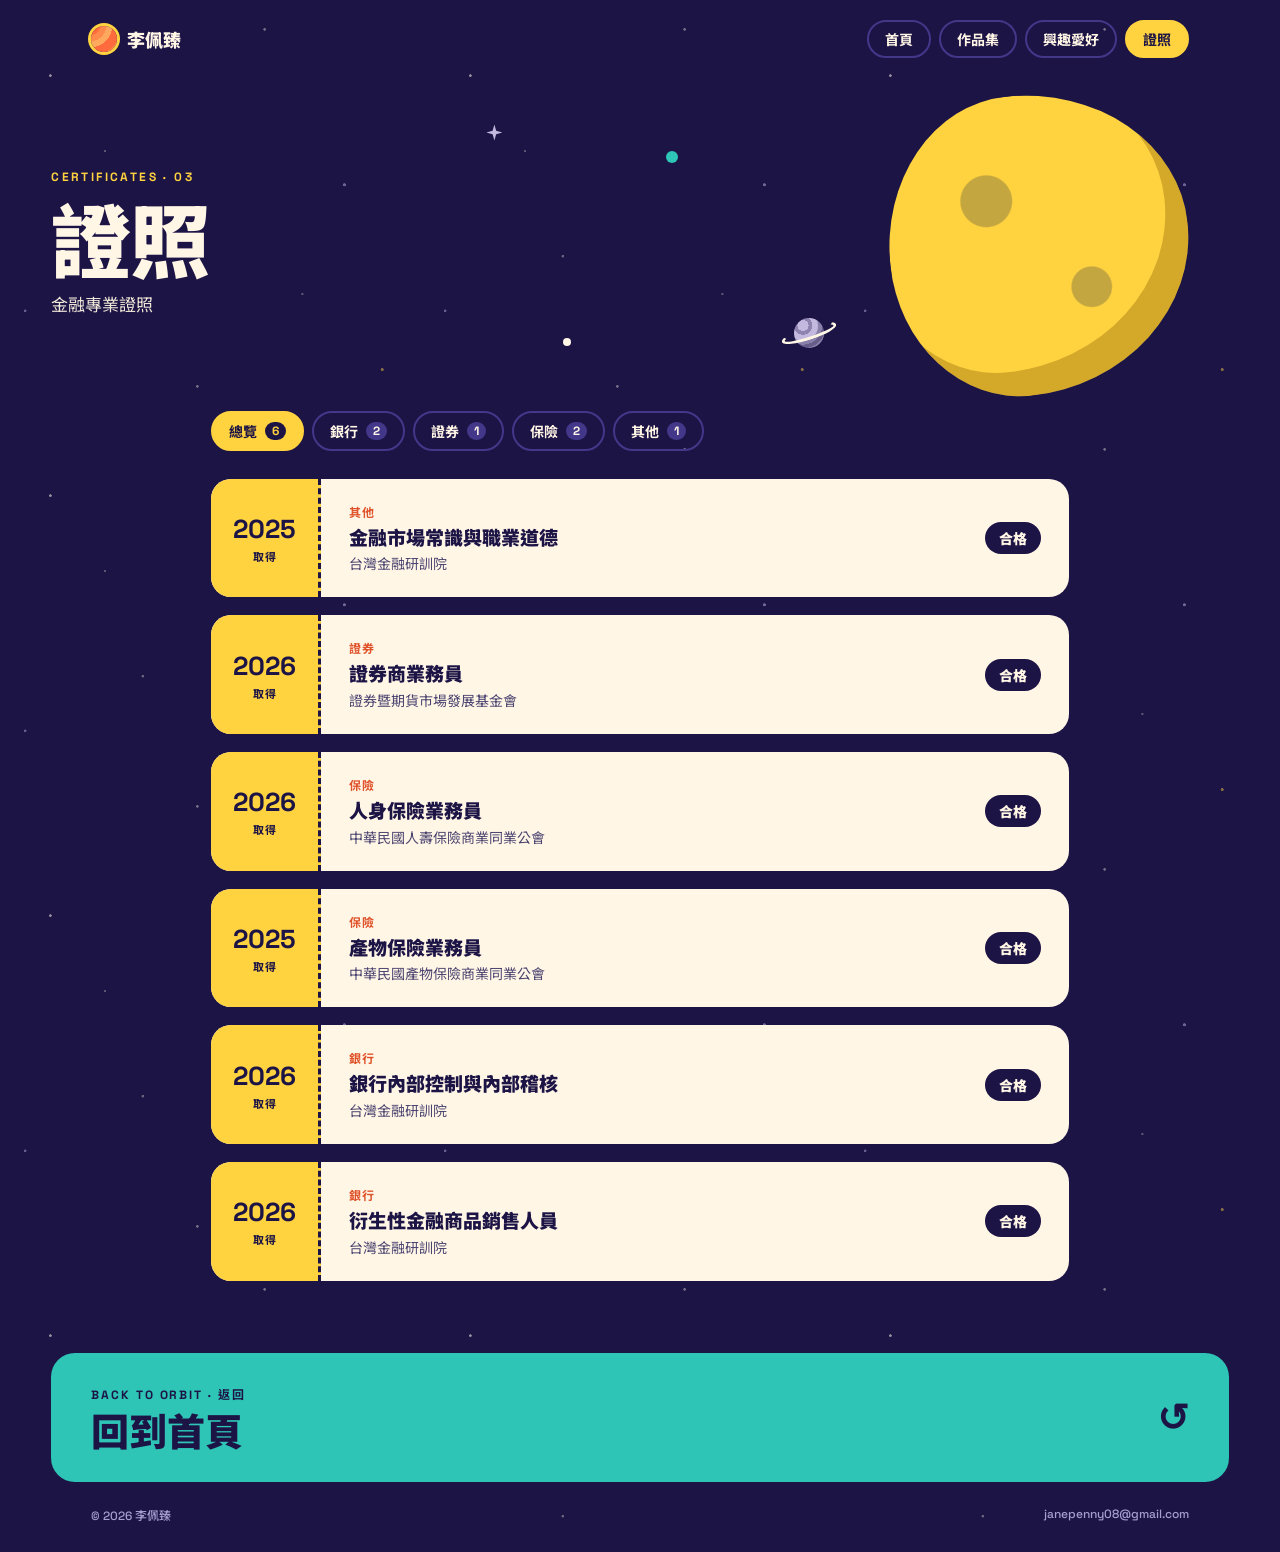
==== commit 03969541: "Update text: greeting, bio, dates, certificate years, hobbies, subtitles Co-Authored-By: Claude Opus" ====
--- a/certificates.html
+++ b/certificates.html
@@ -9,7 +9,7 @@
 <link rel="preconnect" href="https://fonts.googleapis.com">
 <link rel="preconnect" href="https://fonts.gstatic.com" crossorigin>
 <link href="https://fonts.googleapis.com/css2?family=Noto+Sans+TC:wght@400;500;700;900&family=Space+Grotesk:wght@500;700&display=swap" rel="stylesheet">
-<link rel="stylesheet" href="css/style.css?v=8">
+<link rel="stylesheet" href="css/style.css?v=9">
 </head>
 <body data-page="certificates">
 <div class="page">
@@ -23,7 +23,7 @@
 <div class="hero-copy">
 <span class="eyebrow" style="color:#ffd23f">CERTIFICATES · 03</span>
 <h1>證照</h1>
-<p>銀行、證券與保險相關的金融專業證照。</p>
+<p>金融專業證照</p>
 </div>
 </section>
 <main class="page-main cert-main">
@@ -33,7 +33,7 @@
 <div id="next-stop"></div>
 <footer id="site-footer"></footer>
 </div>
-<script src="js/data.js?v=8"></script>
-<script src="js/main.js?v=8"></script>
+<script src="js/data.js?v=9"></script>
+<script src="js/main.js?v=9"></script>
 </body>
 </html>
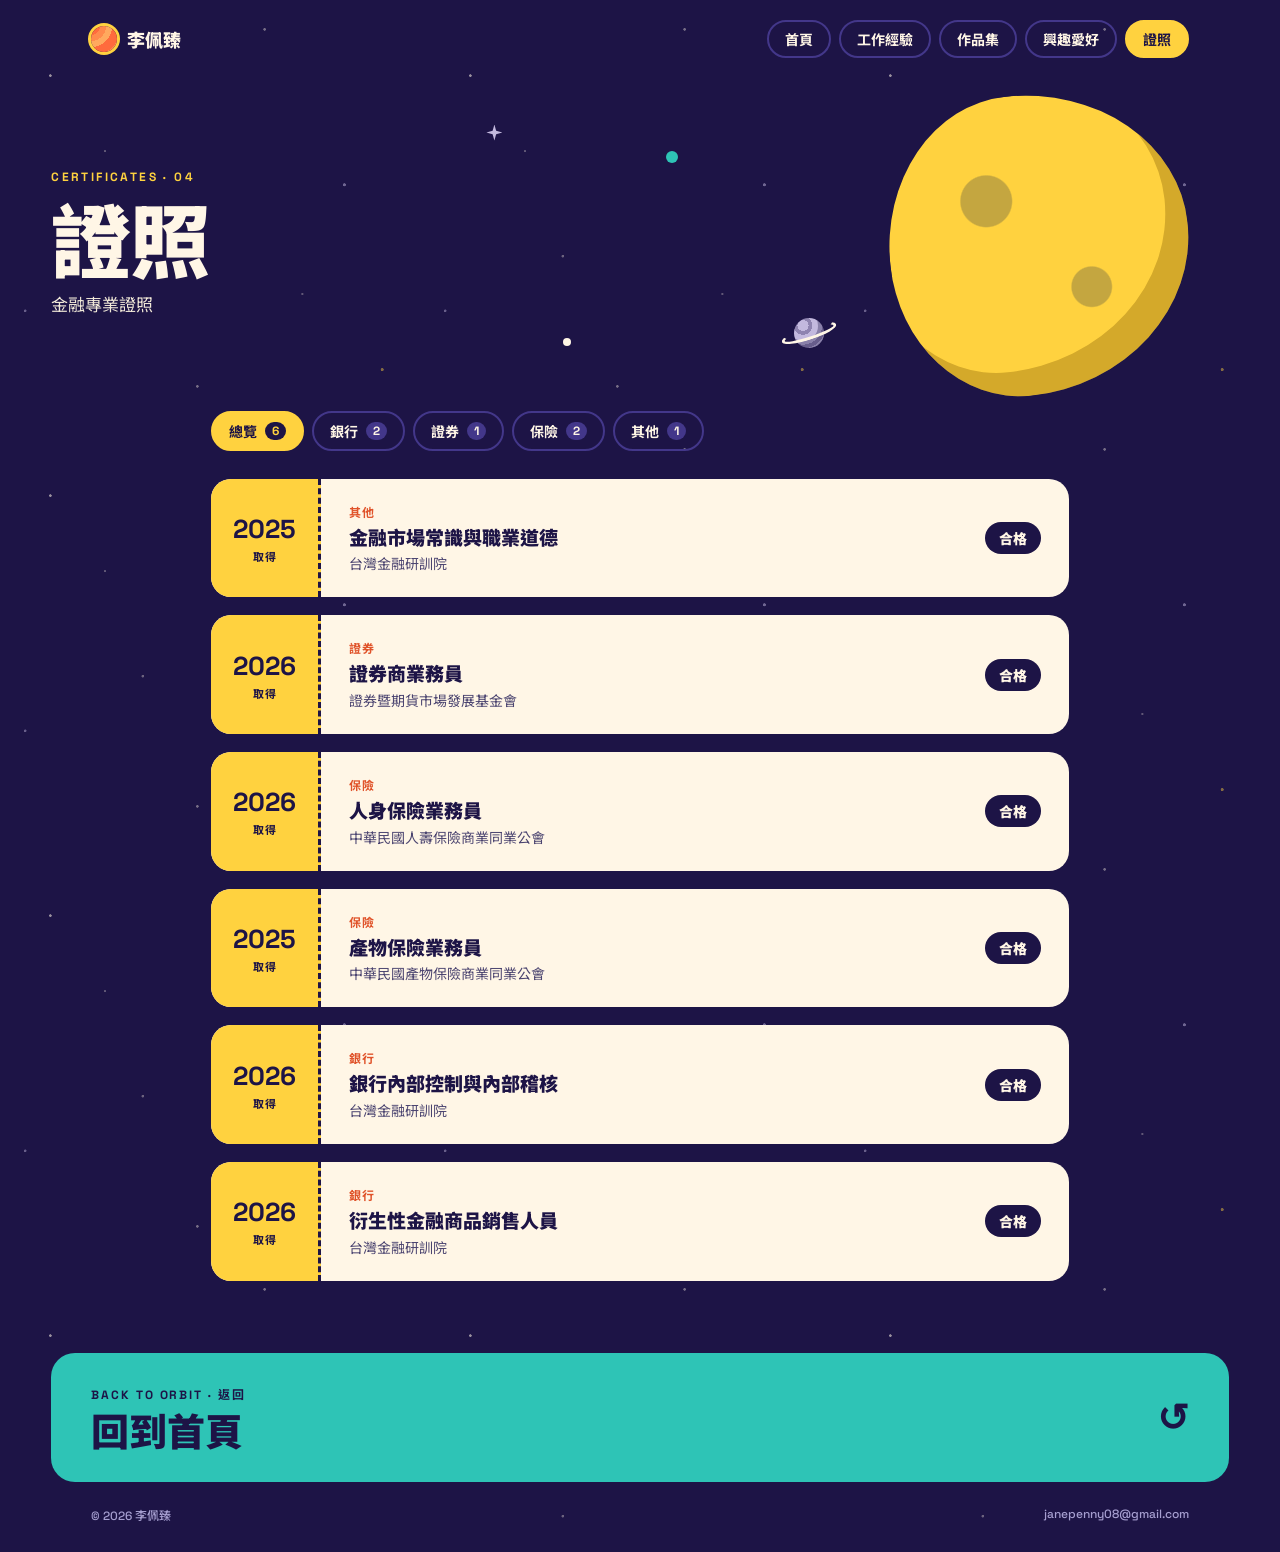
==== commit eb39a9f8: "Add 工作經驗 page with tabbed layout, job detail page and portfolio links - experience.html: left job ta" ====
--- a/certificates.html
+++ b/certificates.html
@@ -9,7 +9,7 @@
 <link rel="preconnect" href="https://fonts.googleapis.com">
 <link rel="preconnect" href="https://fonts.gstatic.com" crossorigin>
 <link href="https://fonts.googleapis.com/css2?family=Noto+Sans+TC:wght@400;500;700;900&family=Space+Grotesk:wght@500;700&display=swap" rel="stylesheet">
-<link rel="stylesheet" href="css/style.css?v=9">
+<link rel="stylesheet" href="css/style.css?v=37">
 </head>
 <body data-page="certificates">
 <div class="page">
@@ -21,7 +21,7 @@
 <span class="sparkle lilac" style="left:38%;top:14%;width:16px"></span>
 <span class="ringed" style="left:62%;top:72%;width:30px;--c:#c3b9de;--d:#8f84b0"></span>
 <div class="hero-copy">
-<span class="eyebrow" style="color:#ffd23f">CERTIFICATES · 03</span>
+<span class="eyebrow" style="color:#ffd23f">CERTIFICATES · 04</span>
 <h1>證照</h1>
 <p>金融專業證照</p>
 </div>
@@ -33,7 +33,7 @@
 <div id="next-stop"></div>
 <footer id="site-footer"></footer>
 </div>
-<script src="js/data.js?v=9"></script>
-<script src="js/main.js?v=9"></script>
+<script src="js/data.js?v=37"></script>
+<script src="js/main.js?v=37"></script>
 </body>
 </html>
--- a/css/style.css
+++ b/css/style.css
@@ -88,6 +88,13 @@
               radial-gradient(circle at 66% 76%, #9a8fb8 0 5%, transparent 5.5%), var(--lilac);
   --meteor-shadow: #8f84b0;
 }
+.meteor--experience {
+  border-radius: 52% 48% 44% 56% / 46% 54% 46% 54%;
+  background: radial-gradient(circle at 64% 32%, #25a99d 0 9%, transparent 9.5%),
+              radial-gradient(circle at 32% 58%, #25a99d 0 11%, transparent 11.5%),
+              radial-gradient(circle at 62% 76%, #25a99d 0 5%, transparent 5.5%), var(--teal);
+  --meteor-shadow: #1f8f85;
+}
 .meteor--certificates {
   border-radius: 44% 56% 58% 42% / 52% 48% 52% 48%;
   background: radial-gradient(circle at 34% 34%, #c4a640 0 9%, transparent 9.5%),
@@ -128,13 +135,16 @@
   background: var(--bg); color: var(--cream); padding: .8cqw 2cqw; border-radius: 1.6cqw;
   white-space: nowrap; font-weight: 900;
 }
-.meteor-btn--portfolio { left: 83.4%; top: 33.7%; width: 26%; }
+.meteor-btn--experience { left: 87.3%; top: 21.8%; width: 23%; }
+.meteor-btn--experience .label { font-size: clamp(12px, 3.2cqw, 22px); }
+.meteor-btn--experience:hover { transform: translate(-50%, -50%) scale(1.08) rotate(4deg); }
+.meteor-btn--portfolio { left: 73.7%; top: 51.6%; width: 24%; }
 .meteor-btn--portfolio .label { font-size: clamp(13px, 3.6cqw, 26px); }
 .meteor-btn--portfolio:hover { transform: translate(-50%, -50%) scale(1.08) rotate(-4deg); }
-.meteor-btn--hobbies { left: 60.2%; top: 66.9%; width: 22%; }
+.meteor-btn--hobbies { left: 49%; top: 75.5%; width: 21%; }
 .meteor-btn--hobbies .label { font-size: clamp(12px, 3.2cqw, 22px); }
 .meteor-btn--hobbies:hover { transform: translate(-50%, -50%) scale(1.08) rotate(4deg); }
-.meteor-btn--certificates { left: 24.8%; top: 86.5%; width: 20%; }
+.meteor-btn--certificates { left: 18.7%; top: 88%; width: 20%; }
 .meteor-btn--certificates .label { font-size: clamp(12px, 3.4cqw, 22px); }
 .meteor-btn--certificates:hover { transform: translate(-50%, -50%) scale(1.08) rotate(-4deg); }
 .dot { position: absolute; aspect-ratio: 1; border-radius: 50%; }
@@ -168,6 +178,9 @@
 .btn--orange { background: var(--orange-1); color: var(--bg); }
 .btn--orange:hover { background: var(--yellow); color: var(--bg); }
 .btn[aria-disabled="true"] { opacity: .55; cursor: not-allowed; }
+.cv-pick { display: flex; flex-wrap: wrap; gap: 10px; align-self: flex-start; }
+.cv-card .btn--yellow { transition: background .25s, color .25s; }
+.cv-card .btn--yellow:hover { background: var(--bg); color: var(--yellow); }
 
 /* ===== CV ===== */
 .cv { position: relative; overflow: hidden; margin-top: clamp(24px, 4cqw, 48px); padding: clamp(48px, 6cqw, 80px) clamp(16px, 4cqw, 56px) 48px; }
@@ -269,6 +282,159 @@
 }
 .project .view:hover { background: var(--red); color: var(--cream); }
 .project .view[aria-disabled="true"] { opacity: .5; pointer-events: none; }
+.project { position: relative; }
+.project a.view::after { content: ''; position: absolute; inset: 0; border-radius: 24px; }
+.job { align-self: flex-start; padding: 4px 12px; border-radius: 999px; background: var(--bg); color: var(--cream); font: 500 12px/1.5 var(--font-tc); }
+.job b { margin-right: 8px; font-weight: 900; color: var(--yellow); }
+.job + p { margin-top: 6px; }
+
+/* ===== Work detail ===== */
+.work-main { display: flex; flex-direction: column; gap: 24px; padding-top: 36px; --accent: var(--sand); }
+.back-link { align-self: flex-start; cursor: pointer; padding: 0; border: 0; background: none; color: var(--sand); font: 700 15px var(--font-tc); text-decoration: none; }
+.back-link:hover { color: var(--yellow); }
+.work-head {
+  display: flex; flex-direction: column; align-items: flex-start; gap: 12px; padding: clamp(24px, 4cqw, 40px);
+  border-radius: 28px; background: var(--cream); color: var(--bg); box-shadow: inset -12px -14px 0 var(--c);
+}
+.work-head .cat { font: 700 13px var(--font-tc); padding: 5px 12px; border-radius: 999px; background: var(--c); color: var(--bg); }
+.work-head h1 { margin: 0; font: 900 clamp(30px, 5cqw, 46px)/1.25 var(--font-tc); }
+.work-head p { margin: 0; max-width: 46em; font-size: 16px; line-height: 1.8; color: var(--muted-2); text-wrap: pretty; }
+.work-head .tags { display: flex; flex-wrap: wrap; gap: 6px; }
+.work-head .tags span { font: 500 12px var(--font-en); padding: 4px 10px; border-radius: 999px; border: 1.5px solid var(--bg); }
+.work-grid { display: grid; grid-template-columns: repeat(auto-fill, minmax(min(100%, 280px), 1fr)); gap: 20px; align-items: start; }
+.work { position: relative; display: flex; flex-direction: column; gap: 12px; padding: 14px; border-radius: 22px; background: var(--cream); color: var(--bg); }
+.work-zoom { display: block; width: 100%; padding: 0; border: 0; background: none; cursor: zoom-in; }
+.work-img { display: block; width: 100%; height: auto; border-radius: 14px; }
+.work-pics { position: relative; }
+.work-nav {
+  position: absolute; top: 50%; transform: translateY(-50%); width: 40px; height: 40px; padding: 0 0 4px; border: 0; border-radius: 50%; cursor: pointer;
+  background: var(--bg); color: var(--cream); font: 700 24px/1 var(--font-en);
+}
+.work-nav:hover { background: var(--red); }
+.work-nav.prev { left: 8px; }
+.work-nav.next { right: 8px; }
+.work-process { align-self: stretch; margin-top: 10px; padding-top: 12px; border-top: 2px dashed var(--lilac); }
+.work-process-title { font: 900 15px var(--font-tc); }
+.work-process ol { display: grid; grid-template-columns: repeat(auto-fill, minmax(110px, 1fr)); gap: 12px; margin: 10px 0 0; padding: 0; list-style: none; }
+.work-process li { display: flex; flex-direction: column; gap: 4px; min-width: 0; position: relative; }
+.work-process .work-img { border-radius: 8px; }
+.work-step { font: 700 12px var(--font-tc); color: var(--muted-1); }
+.work-process p { font-size: 13px; line-height: 1.6; }
+.work.slides {
+  grid-column: 1 / -1; justify-self: center;
+  width: min(calc(100vw - 32px), max(720px, calc((100vh - 190px) * 16 / 9 + 28px)));
+}
+.slide-thumbs { display: flex; gap: 8px; padding-bottom: 6px; overflow-x: auto; }
+.slide-thumb { flex: 0 0 104px; padding: 0; border: 3px solid transparent; border-radius: 9px; background: none; cursor: pointer; overflow: hidden; }
+.slide-thumb.on { border-color: var(--orange-1); }
+.slide-thumb img { display: block; width: 100%; aspect-ratio: 16 / 9; object-fit: cover; }
+.work.slides .work-nav { width: 52px; height: 52px; font-size: 30px; }
+.work.slides .work-count { font-size: 14px; padding: 5px 14px; }
+.work-main.has-slides { gap: 12px; padding-top: 4px; }
+.work-top { display: flex; flex-wrap: wrap; align-items: center; gap: 6px 14px; }
+.work-top .back-link { align-self: center; }
+.work-top .cat { font: 700 12px var(--font-tc); padding: 4px 10px; border-radius: 999px; background: var(--c); color: var(--bg); }
+.work-top h1 { margin: 0; font: 900 24px/1.3 var(--font-tc); color: var(--cream); }
+.lightbox.wide { padding: 8px; }
+.lightbox.wide img { max-width: 100%; max-height: 96vh; }
+.work-count { position: absolute; right: 8px; bottom: 8px; padding: 3px 10px; border-radius: 999px; background: var(--bg); color: var(--cream); font: 700 12px var(--font-en); }
+.work-body { display: flex; flex-direction: column; align-items: flex-start; gap: 6px; padding: 0 6px 6px; }
+.work h3 { margin: 0; font: 900 17px/1.4 var(--font-tc); }
+.work p { margin: 0; font-size: 14px; line-height: 1.7; color: var(--muted-2); text-wrap: pretty; }
+.work .view, .work-head .view {
+  margin-top: 4px; font: 900 14px var(--font-tc); color: var(--cream); background: var(--bg); padding: 9px 16px; border-radius: 999px; text-decoration: none;
+}
+.work .view:hover, .work-head .view:hover { background: var(--red); color: var(--cream); }
+/* 流程圖作品（view: 'flow'）：輸入 → AI → 多份產出 */
+.work.is-flow { grid-column: 1 / -1; padding: 22px; gap: 18px; }
+.work.is-flow .work-body { padding: 0; }
+.work.is-flow h3 { font-size: 21px; }
+.work.is-flow .work-body > p { max-width: 46em; font-size: 15px; }
+.flow { display: grid; grid-template-columns: 1fr; gap: 10px; align-items: center; }
+.flow-label { display: block; margin-bottom: 8px; font: 900 13px var(--font-tc); letter-spacing: .08em; color: var(--muted-1); }
+.flow-stage.flow-in { padding: 14px; border-radius: 16px; background: var(--bg); color: var(--cream); }
+.flow-in .flow-label { color: var(--lilac); }
+.flow-in ol { display: flex; flex-direction: column; gap: 8px; margin: 0; padding: 0; list-style: none; }
+.flow-in li { display: flex; align-items: center; gap: 10px; font: 700 15px/1.4 var(--font-tc); }
+.flow-in li span { flex: none; display: grid; place-items: center; width: 24px; height: 24px; border-radius: 50%; background: var(--yellow); color: var(--bg); font: 700 13px var(--font-en); }
+.flow-arrow { justify-self: center; width: 4px; height: 26px; border-radius: 2px; background: repeating-linear-gradient(var(--orange-1) 0 6px, transparent 6px 10px); position: relative; }
+.flow-arrow::after { content: ''; position: absolute; left: 50%; bottom: -6px; transform: translateX(-50%); border: 7px solid transparent; border-top: 9px solid var(--orange-1); border-bottom: 0; }
+.flow-ai { justify-self: center; display: flex; flex-direction: column; align-items: center; gap: 6px; }
+.flow-core {
+  display: grid; place-items: center; width: 84px; height: 84px; border-radius: 50%;
+  background: radial-gradient(circle at 32% 30%, var(--orange-3), var(--orange-1) 60%, var(--red));
+  box-shadow: 0 0 0 6px var(--cream), 0 0 0 9px var(--yellow);
+  color: var(--cream); font: 700 28px var(--font-en);
+}
+.flow-ai small { font: 700 12px var(--font-tc); color: var(--muted-1); white-space: nowrap; }
+.flow-outs { display: grid; grid-template-columns: repeat(auto-fit, minmax(min(100%, 220px), 1fr)); gap: 12px; margin: 0; padding: 0; list-style: none; }
+.flow-out { display: flex; flex-direction: column; gap: 10px; padding: 14px; border-radius: 16px; background: #fff; border: 2px solid var(--k); border-top-width: 6px; }
+.flow-out-head { display: flex; align-items: center; gap: 10px; }
+.flow-icon { flex: none; display: grid; place-items: center; width: 40px; height: 40px; border-radius: 12px; background: color-mix(in srgb, var(--k) 28%, #fff); font-size: 20px; }
+.flow-out-head b { display: block; font: 900 16px/1.3 var(--font-tc); }
+.flow-out-head small { display: block; font: 500 12px var(--font-tc); color: var(--muted-1); }
+.flow-out ul, .flow-rules ul { display: flex; flex-direction: column; gap: 6px; margin: 0; padding: 0; list-style: none; }
+.flow-out ul li, .flow-rules li { position: relative; padding-left: 16px; font-size: 13.5px; line-height: 1.6; color: var(--muted-2); }
+.flow-out ul li::before { content: ''; position: absolute; left: 2px; top: .62em; width: 6px; height: 6px; border-radius: 50%; background: var(--k); }
+.flow-rules { margin-top: 6px; padding: 14px 16px; border-radius: 16px; border: 2px dashed var(--lilac); }
+.flow-rules ul { display: grid; grid-template-columns: repeat(auto-fit, minmax(min(100%, 260px), 1fr)); gap: 6px 18px; }
+.flow-rules li::before { content: '✦'; position: absolute; left: 0; top: 0; color: var(--orange-1); font-size: 11px; line-height: 2.1; }
+.flow-why { margin-bottom: 8px; padding: 14px 16px; border-left: 5px solid var(--orange-1); border-radius: 4px 14px 14px 4px; background: color-mix(in srgb, var(--orange-1) 10%, #fff); }
+.flow-why .flow-label { color: var(--red); }
+.flow-why p { margin: 0; font-size: 15px; line-height: 1.8; color: var(--muted-2); max-width: 52em; }
+.flow-impact { padding: 14px 16px; border-radius: 16px; background: var(--bg); color: var(--cream); }
+.flow-impact .flow-label { color: var(--yellow); }
+.flow-impact ul { display: grid; grid-template-columns: repeat(auto-fit, minmax(min(100%, 240px), 1fr)); gap: 8px 18px; margin: 0; padding: 0; list-style: none; }
+.flow-impact li { position: relative; padding-left: 22px; font: 500 14px/1.6 var(--font-tc); }
+.flow-impact li::before { content: '✓'; position: absolute; left: 0; top: 0; color: var(--teal); font-weight: 900; }
+@media (min-width: 900px) {
+  .flow { grid-template-columns: minmax(180px, 1fr) 40px auto 40px 3fr; }
+  .flow-why, .flow-impact { grid-column: 1 / -1; }
+  .flow-arrow { width: 100%; height: 4px; background: repeating-linear-gradient(90deg, var(--orange-1) 0 6px, transparent 6px 10px); }
+  .flow-arrow::after { left: auto; right: -6px; top: 50%; bottom: auto; transform: translateY(-50%); border: 7px solid transparent; border-left: 9px solid var(--orange-1); border-right: 0; }
+  .flow-outs { grid-template-columns: repeat(2, 1fr); }
+  .flow-rules { grid-column: 1 / -1; }
+}
+
+/* 作品裡的「我負責的部分」 */
+.role { display: flex; flex-direction: column; gap: 14px; margin: 4px 6px 6px; padding-top: 16px; border-top: 2px dashed var(--lilac); }
+.role-title { margin: 0; font: 900 18px/1.4 var(--font-tc); }
+.work .role-insight { display: flex; flex-wrap: wrap; align-items: baseline; gap: 6px 10px; margin: 0; padding: 12px 16px; border-radius: 14px; background: var(--bg); color: var(--cream); font: 700 15px/1.6 var(--font-tc); }
+.role-insight b { padding: 2px 10px; border-radius: 999px; background: var(--yellow); color: var(--bg); font-size: 12px; }
+.role-steps { display: grid; grid-template-columns: repeat(auto-fit, minmax(min(100%, 220px), 1fr)); gap: 12px; margin: 0; padding: 0; list-style: none; }
+.role-steps li { display: flex; gap: 12px; align-items: flex-start; padding: 14px; border-radius: 16px; background: #fff; border: 2px solid color-mix(in srgb, var(--sand) 60%, #fff); }
+.role-n { flex: none; font: 700 22px/1 var(--font-en); color: var(--orange-1); }
+.role-steps b { display: block; font: 900 15px/1.4 var(--font-tc); }
+.role-steps p { margin: 4px 0 0; font-size: 13.5px; line-height: 1.7; color: var(--muted-2); }
+/* 重點中的重點：橘色外框、暖色底、在寬螢幕佔兩格 */
+.role-steps li.is-key {
+  grid-column: span 2; border: 3px solid var(--orange-1);
+  background: linear-gradient(135deg, color-mix(in srgb, var(--yellow) 30%, #fff), color-mix(in srgb, var(--orange-2) 18%, #fff));
+  box-shadow: 0 6px 0 var(--red);
+}
+.role-steps li.is-key .role-n { font-size: 30px; color: var(--red); }
+.role-steps li.is-key b { font-size: 18px; }
+.role-steps li.is-key p { font-size: 15px; color: var(--bg); font-weight: 500; }
+.role-key { display: inline-block; margin-bottom: 6px; padding: 3px 10px; border-radius: 999px; background: var(--red); color: var(--cream); font: 700 12px var(--font-tc); }
+@media (max-width: 520px) { .role-steps li.is-key { grid-column: auto; } }
+/* 步驟裡的評審建議小框 */
+.role-tip { margin-top: 10px; padding: 10px 12px; border-radius: 12px; border: 2px solid var(--teal); background: color-mix(in srgb, var(--teal) 12%, #fff); }
+.role-tip span { display: inline-block; margin-bottom: 4px; padding: 2px 9px; border-radius: 999px; background: var(--teal); color: var(--bg); font: 700 12px var(--font-tc); }
+.work .role-tip p { margin: 0; font-size: 13.5px; line-height: 1.7; color: var(--bg); }
+/* 心得 */
+.role-reflect { padding: 20px; border-radius: 18px; background: color-mix(in srgb, var(--lilac) 35%, #fff); }
+.role-reflect h4 { display: flex; align-items: center; gap: 8px; margin: 0 0 14px; font: 900 20px var(--font-tc); }
+.reflect-grid { display: grid; grid-template-columns: 1fr; gap: 14px; }
+@media (min-width: 640px) { .reflect-grid { grid-template-columns: repeat(2, 1fr); } }
+.reflect-card { display: flex; flex-direction: column; gap: 10px; padding: 20px; border-radius: 16px; background: #fff; box-shadow: 0 4px 0 color-mix(in srgb, var(--lilac) 70%, var(--bg)); }
+.reflect-head { display: flex; align-items: center; gap: 12px; }
+.reflect-icon { flex: none; display: grid; place-items: center; width: 42px; height: 42px; border-radius: 12px; background: color-mix(in srgb, var(--lilac) 40%, #fff); font-size: 21px; }
+.reflect-head b { font: 900 18px/1.45 var(--font-tc); }
+.work .reflect-card p { margin: 0; font-size: 16px; line-height: 1.85; color: var(--muted-2); }
+.work .reflect-card .reflect-next { margin-top: auto; padding: 12px 16px; border-radius: 9px; border-left: 3px solid var(--lilac); background: color-mix(in srgb, var(--lilac) 18%, #fff); color: var(--bg); font-size: 15.5px; font-weight: 500; }
+.reflect-next > span:first-child { display: inline-block; margin-right: 8px; padding: 3px 10px; border-radius: 9px; background: var(--muted-1); color: #fff; font: 700 12.5px/1.5 var(--font-tc); vertical-align: 1px; }
+
+.work-empty { grid-column: 1 / -1; margin: 12px 0; font: 700 16px var(--font-tc); color: var(--lilac); }
 
 /* ===== Hobbies ===== */
 .hobby-grid { display: grid; grid-template-columns: repeat(auto-fit, minmax(min(100%, 260px), 1fr)); gap: 28px 24px; }
@@ -311,6 +477,132 @@
 .cert .see { font: 900 14px var(--font-tc); color: var(--red); text-decoration: none; white-space: nowrap; background: none; border: 0; padding: 0; cursor: pointer; }
 .cert .see:hover { color: var(--bg); }
 
+/* ===== Experience（工作經驗）：不用卡片，文字直接放在星空上，用細線和留白分段 ===== */
+.exp-main, .job-main { max-width: 1040px; --hair: rgba(255, 246, 230, .16); }
+.exp-list { display: flex; flex-direction: column; border-top: 1px solid var(--hair); }
+.exp {
+  display: grid; grid-template-columns: 1fr auto; gap: 10px 24px; align-items: start;
+  padding: clamp(28px, 4.5cqw, 48px) 0; border-bottom: 1px solid var(--hair); color: var(--body); text-decoration: none;
+}
+.exp:hover { color: var(--body); }
+.exp-when { grid-column: 1 / -1; display: flex; align-items: baseline; gap: 14px; }
+.exp-when b { font: 700 14px var(--font-en); color: var(--teal); letter-spacing: .12em; }
+.exp-time { font: 500 13px var(--font-en); color: var(--lilac); letter-spacing: .06em; white-space: nowrap; }
+.exp-body { display: flex; flex-direction: column; gap: 14px; min-width: 0; }
+.exp h2 { margin: 0; font: 900 clamp(28px, 4.6cqw, 52px)/1.2 var(--font-tc); color: var(--cream); letter-spacing: -.01em; transition: color .2s; }
+.exp-role { margin-left: 14px; font: 700 clamp(14px, 1.6cqw, 17px) var(--font-tc); color: var(--yellow); letter-spacing: .06em; white-space: nowrap; }
+.exp-summary { margin: 0; max-width: 40em; font-size: 16px; line-height: 1.85; text-wrap: pretty; }
+.exp-desc { list-style: none; margin: 0; padding: 0; display: flex; flex-direction: column; gap: 6px; font-size: 15.5px; line-height: 1.7; color: var(--footer); }
+.exp-desc li { position: relative; padding-left: 20px; }
+.exp-desc li::before { content: ''; position: absolute; left: 2px; top: .72em; width: 7px; height: 7px; border-radius: 50%; background: var(--teal); }
+.exp-desc .ai-mark, .exp-block .ai-mark, .job-points .ai-mark { margin-left: 8px; padding: 0 9px; font-size: 11px; vertical-align: 1px; }
+.exp-tags { display: flex; flex-wrap: wrap; gap: 6px; }
+.exp-tags span { font: 500 12px var(--font-en); padding: 4px 11px; border-radius: 999px; border: 1px solid var(--purple-2); color: var(--lilac); }
+.exp-arrow { align-self: center; font: 700 clamp(24px, 3cqw, 34px) var(--font-en); color: var(--teal); transition: transform .25s, color .2s; }
+a:hover > .exp-arrow { transform: translateX(8px); color: var(--yellow); }
+.exp:hover h2 { color: var(--yellow); }
+@container (min-width: 760px) {
+  .exp { grid-template-columns: 200px 1fr auto; gap: 10px 32px; }
+  .exp-when { grid-column: auto; flex-direction: column; gap: 6px; padding-top: clamp(8px, 1.4cqw, 18px); }
+}
+
+/* ===== Job detail（工作經驗詳細頁） ===== */
+.job-main { display: flex; flex-direction: column; padding-top: 36px; }
+.job-main .back-link { color: var(--teal); }
+.job-main .back-link:hover { color: var(--yellow); }
+.job-head { position: relative; isolation: isolate; display: flex; flex-direction: column; gap: 20px; padding: clamp(28px, 5cqw, 56px) 0 clamp(36px, 6cqw, 64px); }
+/* 右上角探出來的一顆行星，當作這一頁的主視覺 */
+.job-head::before {
+  content: ''; position: absolute; z-index: -1; right: calc(-1 * var(--pad-x) - 4cqw); top: 0; width: clamp(130px, 30cqw, 340px); aspect-ratio: 1;
+  border-radius: 52% 48% 44% 56% / 46% 54% 46% 54%; transform: rotate(8deg); opacity: .4;
+  background: radial-gradient(circle at 64% 32%, #25a99d 0 9%, transparent 9.5%),
+              radial-gradient(circle at 32% 58%, #25a99d 0 11%, transparent 11.5%),
+              radial-gradient(circle at 62% 76%, #25a99d 0 5%, transparent 5.5%), var(--teal);
+  box-shadow: inset -2cqw -2.4cqw 0 #1f8f85;
+}
+.job-meta { display: flex; flex-wrap: wrap; align-items: baseline; gap: 6px 18px; }
+.job-meta .exp-role { margin-left: 0; font-size: 16px; }
+.job-head h1 { margin: 0; font: 900 clamp(44px, 9cqw, 104px)/1.08 var(--font-tc); color: var(--cream); letter-spacing: -.02em; }
+.job-lead { margin: 0; max-width: 30em; font: 500 clamp(17px, 2.1cqw, 23px)/1.8 var(--font-tc); color: var(--body); text-wrap: pretty; }
+.exp-cols { display: grid; grid-template-columns: repeat(auto-fit, minmax(min(100%, 260px), 1fr)); gap: 28px 56px; margin-top: 12px; }
+.exp-cols:empty { display: none; }
+.exp-block { border-top: 2px solid var(--teal); padding-top: 14px; }
+.exp-block.is-learned { border-top-color: var(--sand); }
+.exp-label { display: block; margin-bottom: 4px; font: 900 13px var(--font-tc); color: var(--teal); letter-spacing: .18em; }
+.exp-block.is-learned .exp-label { color: var(--sand); }
+.exp-block ul { list-style: none; margin: 0; padding: 0; font-size: 16px; line-height: 1.75; color: var(--body); }
+.exp-block li { padding: 10px 0; border-bottom: 1px dashed var(--hair); }
+.job-steps { list-style: none; margin: 12px 0 0; padding: 16px 0; display: flex; flex-wrap: wrap; gap: 10px 30px; border-top: 1px solid var(--hair); border-bottom: 1px solid var(--hair); }
+.job-steps a { display: inline-flex; align-items: baseline; gap: 9px; color: var(--cream); font: 700 15px var(--font-tc); text-decoration: none; }
+.job-steps a span { font: 700 13px var(--font-en); color: var(--k); letter-spacing: .08em; }
+.job-steps a:hover { color: var(--yellow); }
+
+.job-sections { display: flex; flex-direction: column; }
+.job-sections:empty { display: none; }
+.job-sec { display: grid; gap: 22px 56px; align-items: start; padding: clamp(40px, 7cqw, 80px) 0; scroll-margin-top: 8px; }
+.job-sec + .job-sec { border-top: 1px solid var(--hair); }
+/* 大大的空心數字，取代原本的卡片邊框來分段 */
+.job-n {
+  display: block; margin-bottom: 14px; font: 700 clamp(72px, 12cqw, 136px)/.82 var(--font-en); letter-spacing: -.04em;
+  color: transparent; -webkit-text-stroke: 2px var(--k); transition: color .3s;
+}
+.job-sec:target .job-n { color: var(--k); }
+.job-kicker { display: block; margin-bottom: 6px; font: 900 14px var(--font-tc); color: var(--k); letter-spacing: .18em; }
+.job-sec h2 { margin: 0; font: 900 clamp(26px, 3.8cqw, 42px)/1.3 var(--font-tc); color: var(--cream); text-wrap: balance; }
+.job-sec-body { display: flex; flex-direction: column; gap: 18px; min-width: 0; }
+.job-sec-body p { margin: 0; font-size: 16.5px; line-height: 1.95; color: var(--body); text-wrap: pretty; }
+.job-sec-body > p:first-child { font: 500 clamp(18px, 2.1cqw, 22px)/1.8 var(--font-tc); color: var(--cream); }
+.job-points { list-style: none; margin: 0; padding: 0; border-top: 1px dashed var(--hair); }
+.job-points li { position: relative; padding: 14px 0 14px 34px; border-bottom: 1px dashed var(--hair); font-size: 16.5px; line-height: 1.75; color: var(--body); }
+.job-points li::before {
+  content: ''; position: absolute; left: 4px; top: 22px; width: 12px; height: 12px; border-radius: 50%;
+  background: var(--k); box-shadow: 0 0 0 4px var(--bg), 0 0 0 5px var(--k);
+}
+.job-callout {
+  margin: 8px 0 0; padding: 4px 0 4px 22px; border-left: 4px solid var(--k);
+  font: 900 clamp(20px, 2.7cqw, 28px)/1.6 var(--font-tc); color: var(--k); text-wrap: pretty;
+}
+.job-zoom { max-width: min(100%, 560px); padding: 0; border: 0; border-radius: 18px; overflow: hidden; background: none; cursor: zoom-in; transform: rotate(-1.2deg); transition: transform .3s; }
+.job-zoom:hover { transform: rotate(0) scale(1.02); }
+.job-zoom img { width: 100%; }
+@container (min-width: 820px) {
+  .job-head::before { opacity: 1; }
+  .job-head > * { max-width: 68%; }
+  .job-head > .exp-cols, .job-head > .job-steps { max-width: none; }
+  .job-sec { grid-template-columns: minmax(230px, .8fr) 1.55fr; }
+}
+
+.job-works { padding-top: clamp(40px, 6cqw, 72px); border-top: 1px solid var(--hair); }
+.job-works > h2 { margin: 0 0 8px; display: flex; align-items: baseline; gap: 14px; font: 900 clamp(24px, 3.4cqw, 36px) var(--font-tc); color: var(--cream); }
+.job-works > h2 small { font: 700 13px var(--font-tc); color: var(--lilac); letter-spacing: .1em; }
+.job-work {
+  display: grid; grid-template-columns: clamp(64px, 11cqw, 104px) 1fr auto; gap: clamp(14px, 3cqw, 28px); align-items: center;
+  padding: 22px 0; border-bottom: 1px solid var(--hair); color: var(--body); text-decoration: none;
+}
+.job-work:hover { color: var(--body); }
+.job-work-thumb {
+  aspect-ratio: 1; overflow: hidden; border-radius: 46% 54% 40% 60% / 58% 42% 58% 42%; transition: transform .3s;
+  background: radial-gradient(circle at 30% 30%, rgba(29, 20, 70, .22) 0 9%, transparent 9.5%),
+              radial-gradient(circle at 68% 64%, rgba(29, 20, 70, .22) 0 12%, transparent 12.5%), var(--c);
+  box-shadow: inset -6px -8px 0 rgba(29, 20, 70, .2);
+}
+.job-work-thumb img { width: 100%; height: 100%; object-fit: cover; }
+.job-work:hover .job-work-thumb { transform: rotate(-8deg) scale(1.06); }
+.job-work-text { display: flex; flex-direction: column; gap: 4px; min-width: 0; }
+.job-work-text small { display: flex; flex-wrap: wrap; align-items: center; gap: 4px 10px; font: 700 12px var(--font-tc); color: var(--c); letter-spacing: .1em; }
+.job-work-text small .ai-mark { letter-spacing: 0; padding: 0 9px; font-size: 11px; }
+.job-work-text b { font: 900 clamp(18px, 2.4cqw, 24px)/1.4 var(--font-tc); color: var(--cream); transition: color .2s; }
+.job-work:hover .job-work-text b { color: var(--yellow); }
+.job-work-desc { display: -webkit-box; -webkit-box-orient: vertical; -webkit-line-clamp: 2; overflow: hidden; font-size: 14.5px; line-height: 1.7; color: var(--footer); }
+.work:target { outline: 4px solid var(--yellow); outline-offset: 4px; scroll-margin-top: 20px; }
+.job-pager { display: grid; grid-template-columns: 1fr 1fr; gap: 20px; margin-top: clamp(40px, 6cqw, 64px); padding-top: 24px; border-top: 1px solid var(--hair); }
+.job-pager:empty { display: none; }
+.job-pager a { display: flex; flex-direction: column; gap: 6px; color: var(--cream); text-decoration: none; }
+.job-pager a.next { text-align: right; }
+.job-pager small { font: 700 12px var(--font-tc); color: var(--teal); letter-spacing: .12em; }
+.job-pager b { font: 900 clamp(18px, 3cqw, 30px)/1.3 var(--font-tc); transition: color .2s; }
+.job-pager a:hover b { color: var(--yellow); }
+
 /* ===== Next stop ===== */
 .next-wrap { padding: 0 var(--pad-x); }
 .next-stop {
@@ -334,6 +626,25 @@
 .lightbox button {
   position: absolute; top: 16px; right: 16px; width: 44px; height: 44px; border-radius: 50%;
   border: 0; background: var(--yellow); color: var(--bg); font: 900 22px var(--font-en); cursor: pointer;
+}
+.lightbox .lb-nav, .lightbox .lb-count { display: none; }
+.lightbox.multi .lb-nav, .lightbox.multi .lb-count { display: grid; }
+.lightbox .lb-nav {
+  top: 50%; right: auto; transform: translateY(-50%); place-items: center; width: 52px; height: 52px; z-index: 1;
+  background: var(--cream); font: 700 32px/1 var(--font-en); box-shadow: 0 6px 18px rgba(0, 0, 0, .35);
+}
+.lightbox .lb-nav:hover { background: var(--yellow); }
+.lightbox .lb-nav.prev { left: 16px; }
+.lightbox .lb-nav.next { left: auto; right: 16px; }
+.lightbox .lb-count {
+  position: absolute; left: 50%; bottom: 16px; transform: translateX(-50%); padding: 5px 14px; border-radius: 999px;
+  background: var(--cream); color: var(--bg); font: 700 14px var(--font-en);
+}
+.lightbox.multi { padding-inline: 84px; }
+@media (max-width: 640px) {
+  .lightbox.multi { padding-inline: 12px; }
+  .lightbox .lb-nav { top: auto; bottom: 10px; transform: none; width: 44px; height: 44px; font-size: 26px; }
+  .lightbox .lb-count { bottom: 20px; }
 }
 
 /* ===== Mobile tweaks ===== */
@@ -497,3 +808,75 @@
 .cv-row .what ul { margin: 4px 0 0; padding-left: 1.2em; font-size: 14px; line-height: 1.7; color: var(--muted-2); }
 .cv-row .what ul li::marker { color: var(--red); }
 .cert .stub b.check { font-size: clamp(24px, 3cqw, 30px); }
+
+/* AI 協作標記：作品（ai: true）與履歷中「（有 AI 輔助）」的那一行 */
+.work-marks { align-self: flex-start; display: flex; flex-wrap: wrap; align-items: center; gap: 6px 8px; }
+.work-marks + p { margin-top: 6px; }
+.ai-mark { display: inline-flex; align-items: center; padding: 4px 12px; border-radius: 999px; background: #ebe5f7; color: var(--muted-2); font: 500 12px/1.5 var(--font-tc); white-space: nowrap; }
+.ai-mark b { margin-right: 6px; font: 700 12px/1.5 var(--font-en); color: #7a6db0; }
+.cv-row .what .ai-mark { margin-left: 8px; padding: 0 9px; font-size: 11px; color: var(--muted-2); vertical-align: 1px; }
+.cv-row .what .ai-mark b { display: inline; font-size: 11px; margin-right: 4px; }
+
+/* ===== Experience tabs（工作經驗）：左邊只放工作名稱，右邊顯示被選到的那份工作 ===== */
+.xp { display: grid; grid-template-columns: minmax(0, 1fr); gap: 28px; }
+.xp-tabs { display: flex; overflow-x: auto; border-bottom: 2px solid var(--hair); scrollbar-width: none; }
+.xp-tabs::-webkit-scrollbar { display: none; }
+.xp-tab {
+  flex: none; margin-bottom: -2px; padding: 12px 18px; background: none; border: 0; border-bottom: 2px solid transparent;
+  font: 700 15px var(--font-tc); color: var(--lilac); white-space: nowrap; text-align: left; cursor: pointer; transition: color .2s, background .2s;
+}
+.xp-tab:hover { color: var(--cream); background: rgba(46, 196, 182, .08); }
+.xp-tab:focus-visible { outline: 2px solid var(--teal); outline-offset: -2px; }
+.xp-tab[aria-selected="true"] { color: var(--teal); border-bottom-color: var(--teal); background: rgba(46, 196, 182, .08); }
+.xp-panel { min-width: 0; animation: xp-in .28s ease; }
+.xp-panel:focus { outline: none; }
+@keyframes xp-in { from { opacity: 0; transform: translateY(8px); } to { opacity: 1; transform: none; } }
+.xp-title { margin: 0; font: 700 clamp(22px, 3cqw, 28px)/1.45 var(--font-tc); color: var(--cream); letter-spacing: 0; }
+.xp-at { color: var(--lilac); }
+.xp-org { color: var(--yellow); }
+.xp-time { margin: 6px 0 0; font: 500 13px var(--font-en); color: var(--lilac); letter-spacing: .08em; }
+.xp-lead { margin: 22px 0 0; max-width: 38em; font-size: 16px; line-height: 1.85; text-wrap: pretty; }
+.xp-points { list-style: none; margin: 22px 0 0; padding: 0; display: flex; flex-direction: column; gap: 12px; max-width: 40em; font-size: 16px; line-height: 1.75; color: var(--body); }
+.xp-points li { position: relative; padding-left: 26px; }
+.xp-points li::before { content: '▸'; position: absolute; left: 0; top: .08em; font-size: 14px; color: var(--teal); }
+.xp-points .ai-mark { margin-left: 8px; padding: 0 9px; font-size: 11px; vertical-align: 1px; }
+.xp-sub { margin: 34px 0 0; font: 900 13px var(--font-tc); color: var(--sand); letter-spacing: .18em; }
+.xp-sub + .xp-points { margin-top: 12px; }
+.xp-panel .exp-tags { margin-top: 24px; }
+.xp-more { display: inline-block; margin-top: 26px; font: 700 15px var(--font-tc); color: var(--teal); text-decoration: none; transition: color .2s; }
+.xp-more:hover { color: var(--yellow); }
+.xp-works { margin-top: 44px; }
+.xp-works-h { display: flex; align-items: baseline; gap: 12px; margin: 0 0 16px; font: 900 13px var(--font-tc); color: var(--teal); letter-spacing: .18em; }
+.xp-works-h small { font: 500 12px var(--font-en); color: var(--lilac); letter-spacing: .08em; }
+.xp-grid { display: grid; grid-template-columns: repeat(auto-fill, minmax(min(100%, 170px), 1fr)); gap: 26px 20px; }
+.xp-work { display: flex; flex-direction: column; gap: 10px; min-width: 0; color: var(--body); text-decoration: none; }
+.xp-work-img { position: relative; display: block; aspect-ratio: 4 / 3; border-radius: 4px; overflow: hidden; background: rgba(255, 246, 230, .06); }
+.xp-work-img img { display: block; width: 100%; height: 100%; object-fit: cover; transition: transform .35s; }
+.xp-work small { margin-top: -4px; font: 500 12px/1.5 var(--font-tc); color: var(--lilac); }
+.xp-work b { font: 700 14.5px/1.5 var(--font-tc); color: var(--cream); transition: color .2s; }
+.xp-work:hover b, .xp-work:focus-visible b { color: var(--yellow); }
+.xp-work:hover .xp-work-img img { transform: scale(1.05); }
+.xp-work:focus-visible { outline: 2px solid var(--teal); outline-offset: 4px; border-radius: 4px; }
+@container (min-width: 520px) {
+  .xp { grid-template-columns: clamp(116px, 26cqw, 220px) minmax(0, 1fr); gap: 0 clamp(20px, 4cqw, 44px); align-items: start; }
+  .xp-tabs { flex-direction: column; overflow: visible; border-bottom: 0; border-left: 2px solid var(--hair); }
+  .xp-tab { margin: 0 0 0 -2px; padding: 14px clamp(12px, 2cqw, 20px); border-bottom: 0; border-left: 2px solid transparent; white-space: normal; }
+  .xp-tab[aria-selected="true"] { border-left-color: var(--teal); }
+}
+@media (prefers-reduced-motion: reduce) { .xp-panel { animation: none; } }
+
+/* 作品方塊的互動：滑過時浮起、變亮、帶一圈類別顏色的光；按下去時往下壓一下 */
+.xp-work-img { transition: transform .28s cubic-bezier(.2, .8, .2, 1), box-shadow .28s, filter .28s; }
+.xp-work .ph-planet { transition: transform .45s cubic-bezier(.2, .8, .2, 1); }
+.xp-work .ph-ring { transition: transform .45s cubic-bezier(.2, .8, .2, 1); }
+.xp-work:focus-visible .xp-work-img { transform: translateY(-6px); filter: brightness(1.12); box-shadow: 0 16px 30px rgba(0, 0, 0, .4), 0 0 0 2px var(--c), 0 0 26px color-mix(in srgb, var(--c) 45%, transparent); }
+@media (hover: hover) {
+  .xp-work:hover .xp-work-img { transform: translateY(-6px); filter: brightness(1.12); box-shadow: 0 16px 30px rgba(0, 0, 0, .4), 0 0 0 2px var(--c), 0 0 26px color-mix(in srgb, var(--c) 45%, transparent); }
+  .xp-work:hover .ph-planet { transform: translate(-50%, -50%) scale(1.12); }
+  .xp-work:hover .ph-ring { transform: translate(-50%, -50%) rotate(-30deg) scale(1.06); }
+}
+.xp-work:active .xp-work-img { transform: translateY(-1px) scale(.96); filter: brightness(1.3); transition-duration: .08s; }
+@media (prefers-reduced-motion: reduce) {
+  .xp-work-img, .xp-work .ph-planet, .xp-work .ph-ring { transition: none; }
+  .xp-work:hover .xp-work-img, .xp-work:focus-visible .xp-work-img, .xp-work:active .xp-work-img { transform: none; }
+}
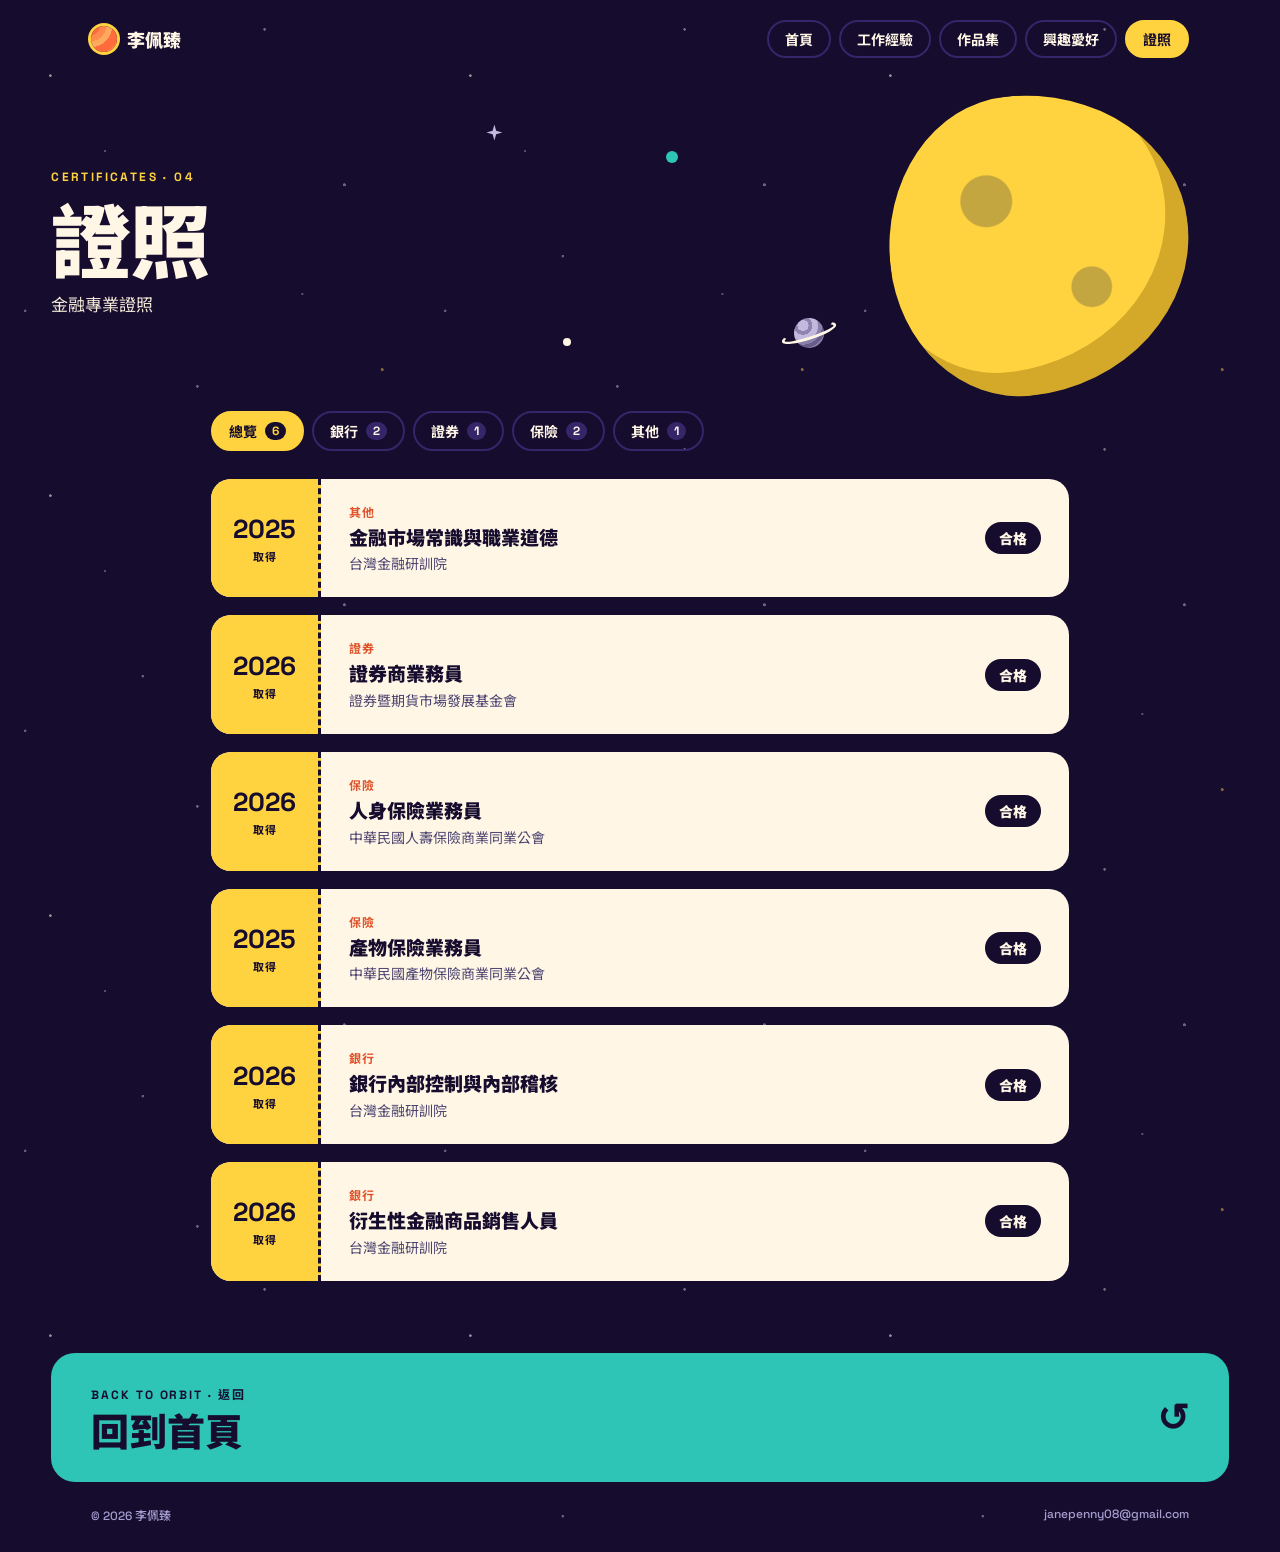
==== commit d6276bf9: "Darken background to a blackish deep purple - style.css: --bg #160c2e, --purple-1 #2d205e, --purple-" ====
--- a/certificates.html
+++ b/certificates.html
@@ -3,13 +3,13 @@
 <head>
 <meta charset="utf-8">
 <meta name="viewport" content="width=device-width, initial-scale=1">
-<meta name="theme-color" content="#1d1446">
+<meta name="theme-color" content="#160c2e">
 <title>證照 · 李佩臻</title>
 <link rel="icon" href="data:image/svg+xml,%3Csvg xmlns=%22http://www.w3.org/2000/svg%22 viewBox=%220 0 32 32%22%3E%3Ccircle cx=%2216%22 cy=%2216%22 r=%2213%22 fill=%22%23ff6b3d%22 stroke=%22%23ffd23f%22 stroke-width=%223%22/%3E%3C/svg%3E">
 <link rel="preconnect" href="https://fonts.googleapis.com">
 <link rel="preconnect" href="https://fonts.gstatic.com" crossorigin>
 <link href="https://fonts.googleapis.com/css2?family=Noto+Sans+TC:wght@400;500;700;900&family=Space+Grotesk:wght@500;700&display=swap" rel="stylesheet">
-<link rel="stylesheet" href="css/style.css?v=37">
+<link rel="stylesheet" href="css/style.css?v=39">
 </head>
 <body data-page="certificates">
 <div class="page">
@@ -33,7 +33,7 @@
 <div id="next-stop"></div>
 <footer id="site-footer"></footer>
 </div>
-<script src="js/data.js?v=37"></script>
-<script src="js/main.js?v=37"></script>
+<script src="js/data.js?v=39"></script>
+<script src="js/main.js?v=39"></script>
 </body>
 </html>
--- a/css/style.css
+++ b/css/style.css
@@ -1,8 +1,8 @@
 /* ===== Design tokens ===== */
 :root {
-  --bg: #1d1446;
-  --purple-1: #3a2e7a;
-  --purple-2: #43378a;
+  --bg: #160c2e;
+  --purple-1: #2d205e;
+  --purple-2: #35266a;
   --cream: #fff6e6;
   --body: #f2ead9;
   --muted-1: #5b5480;
